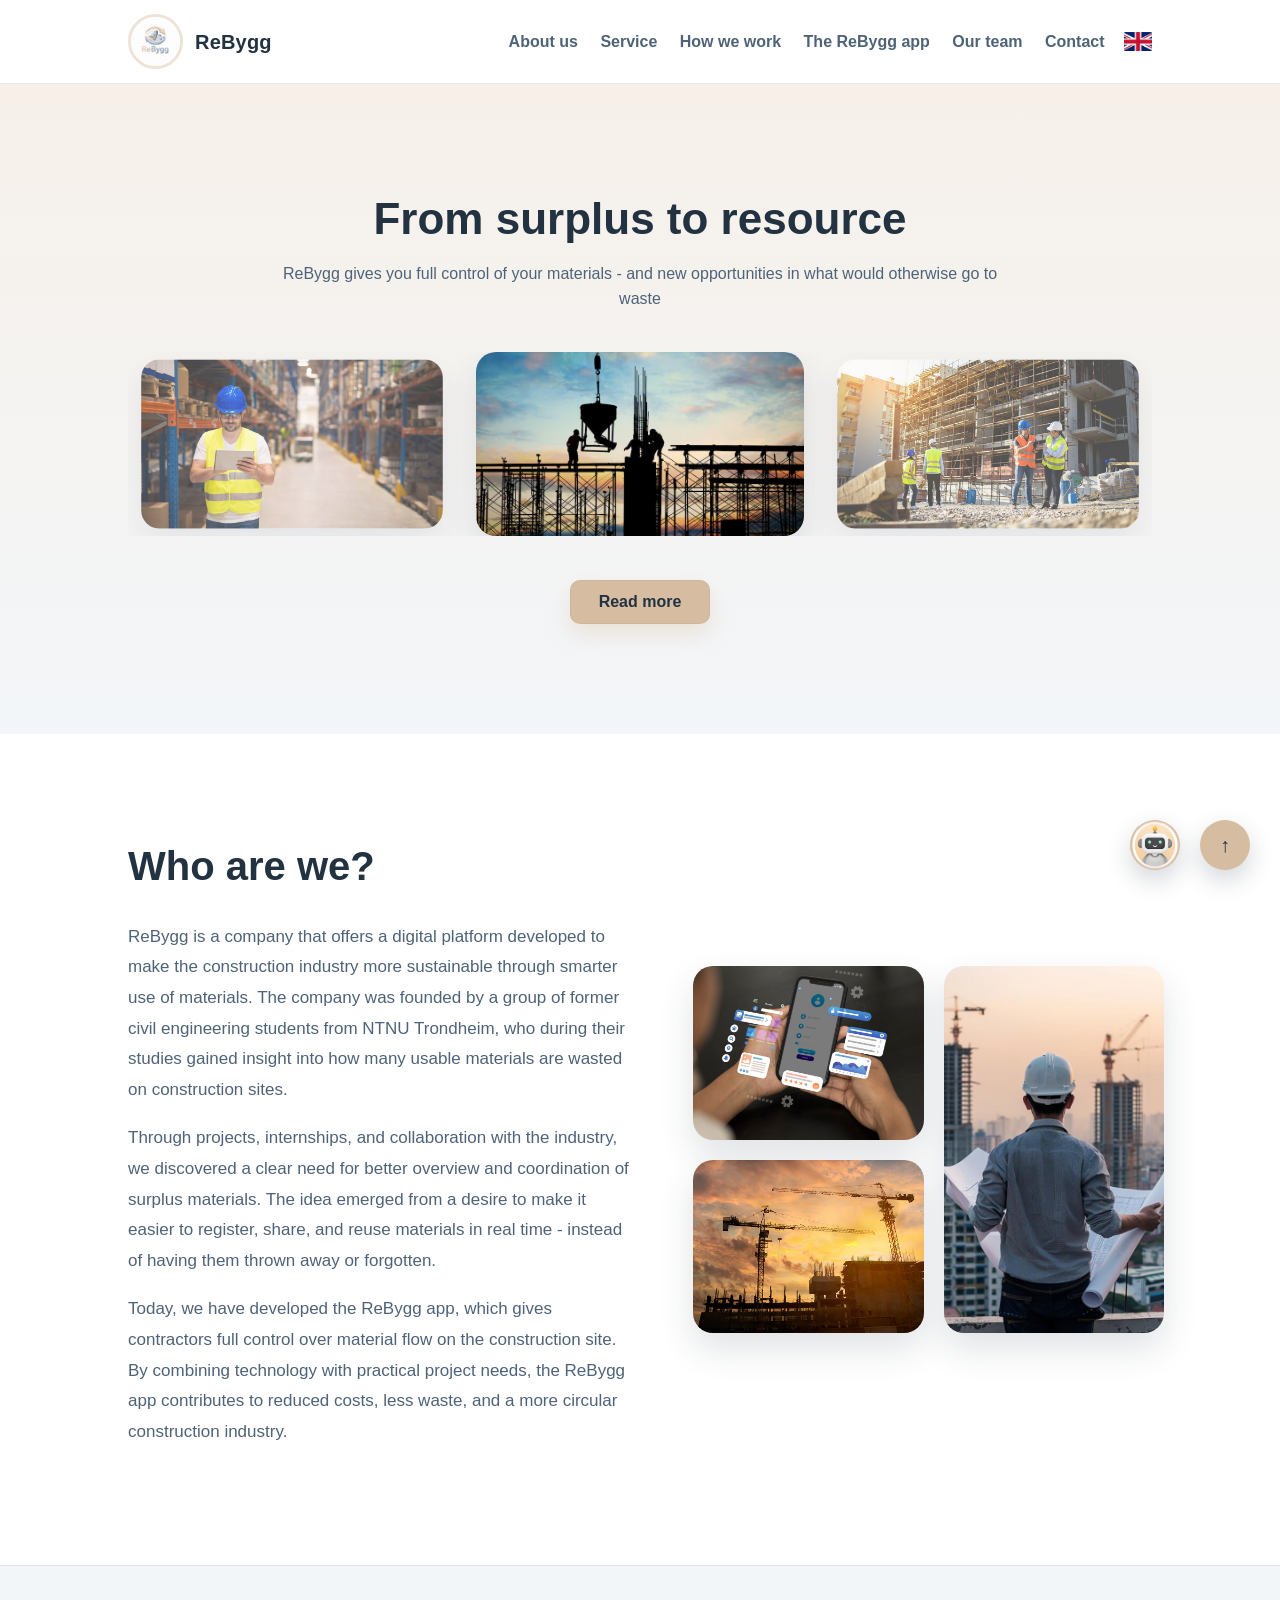
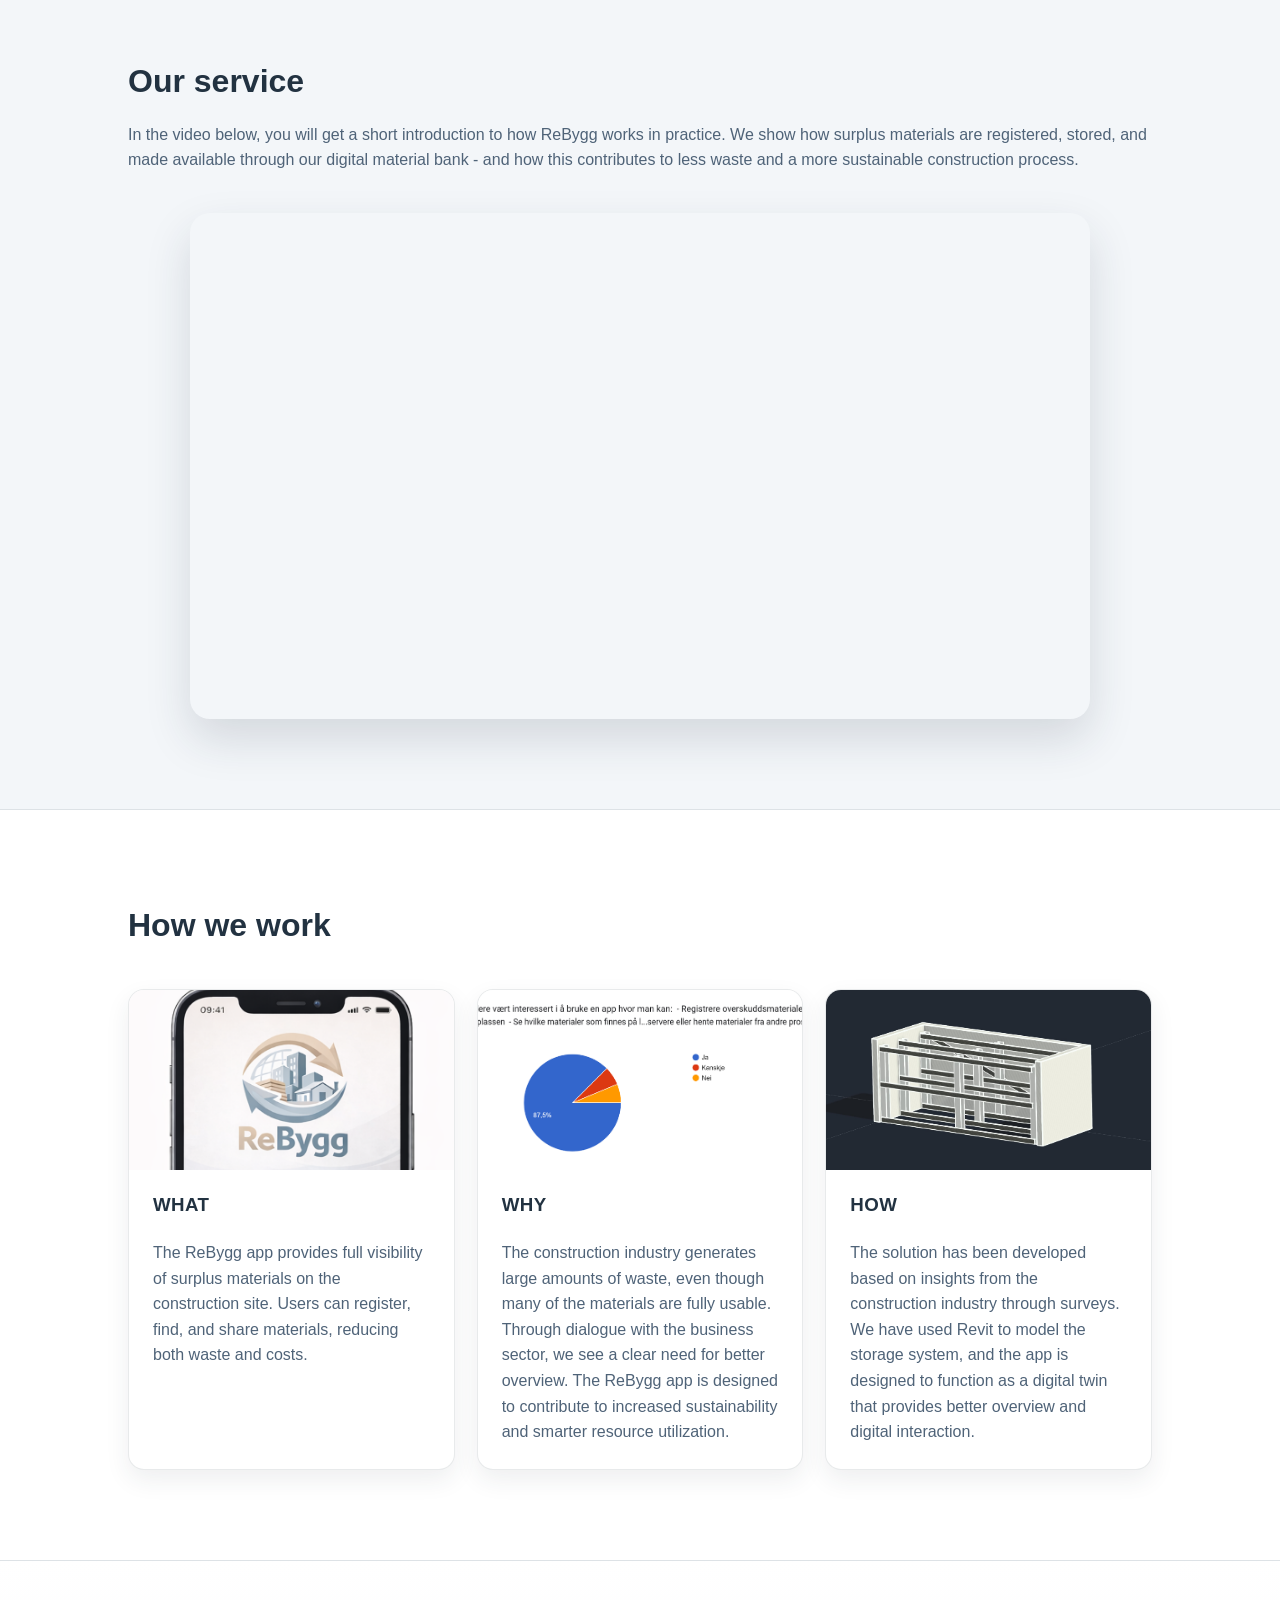
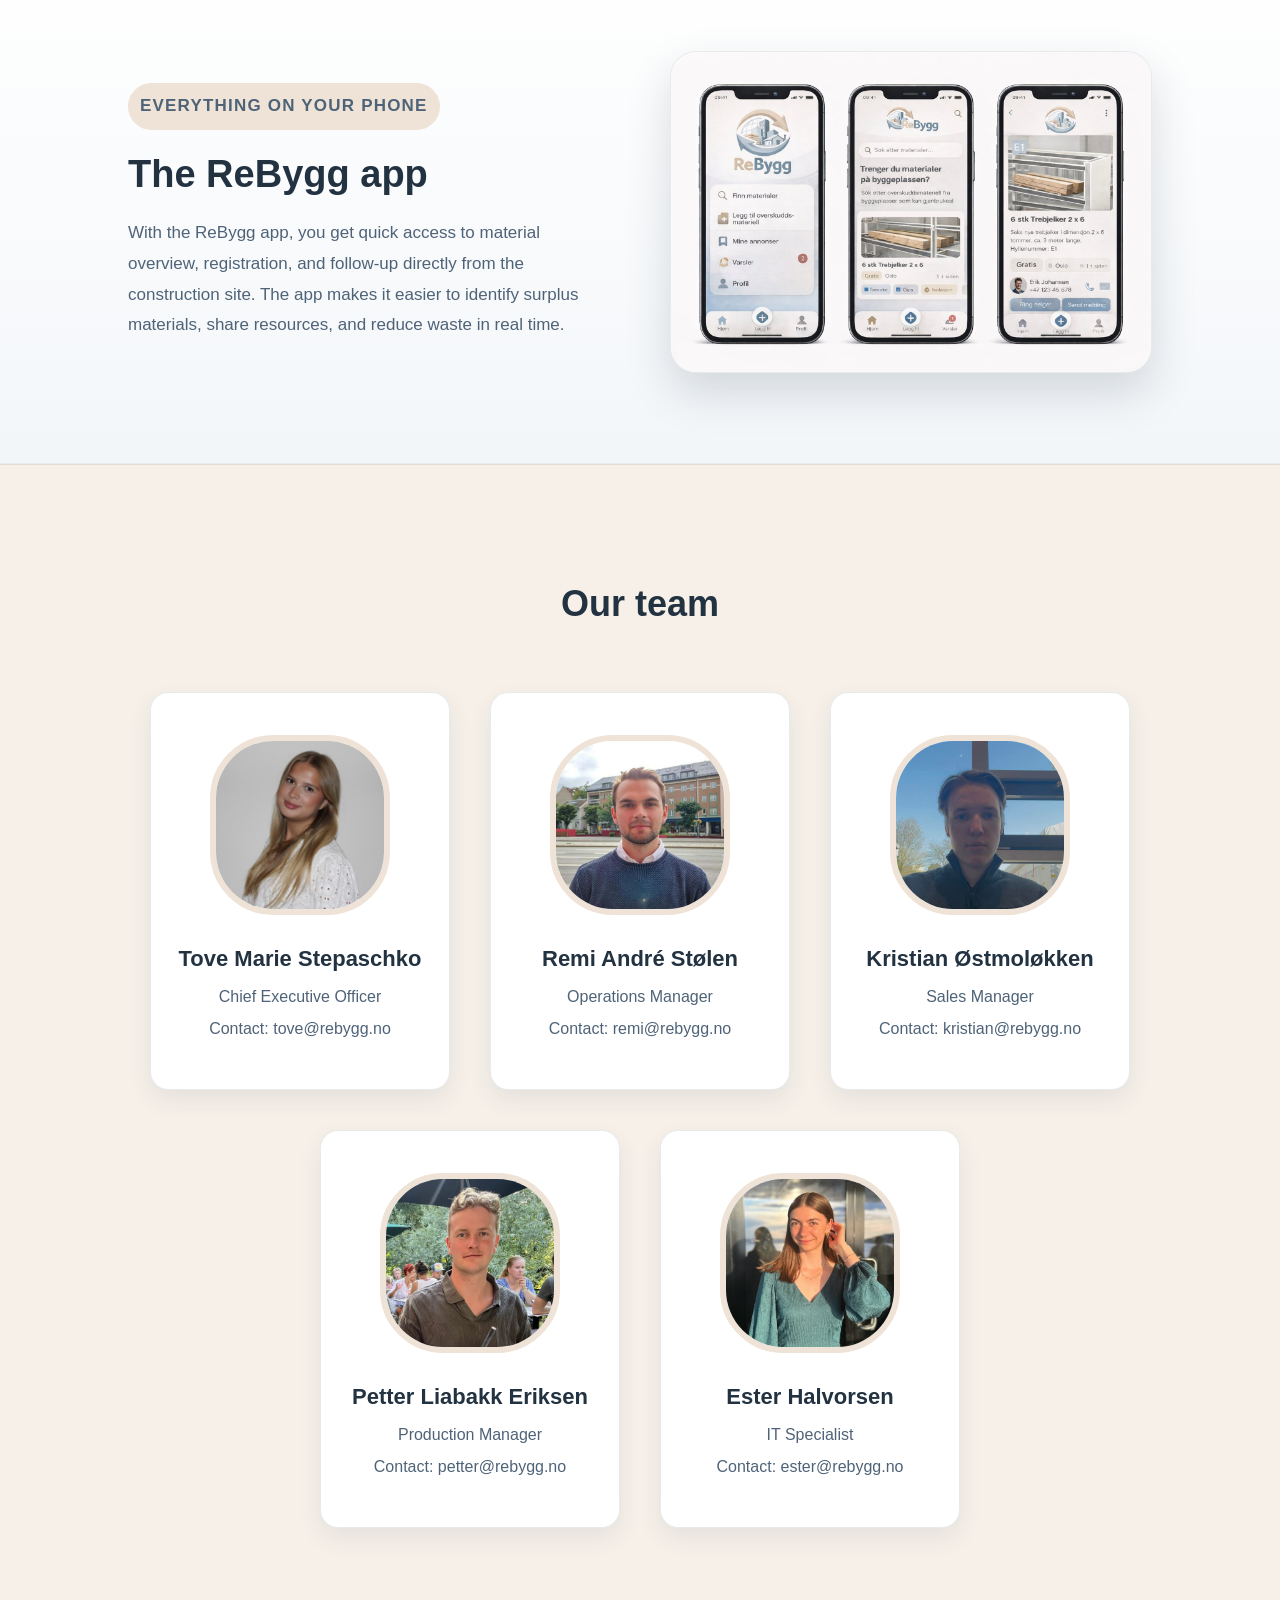
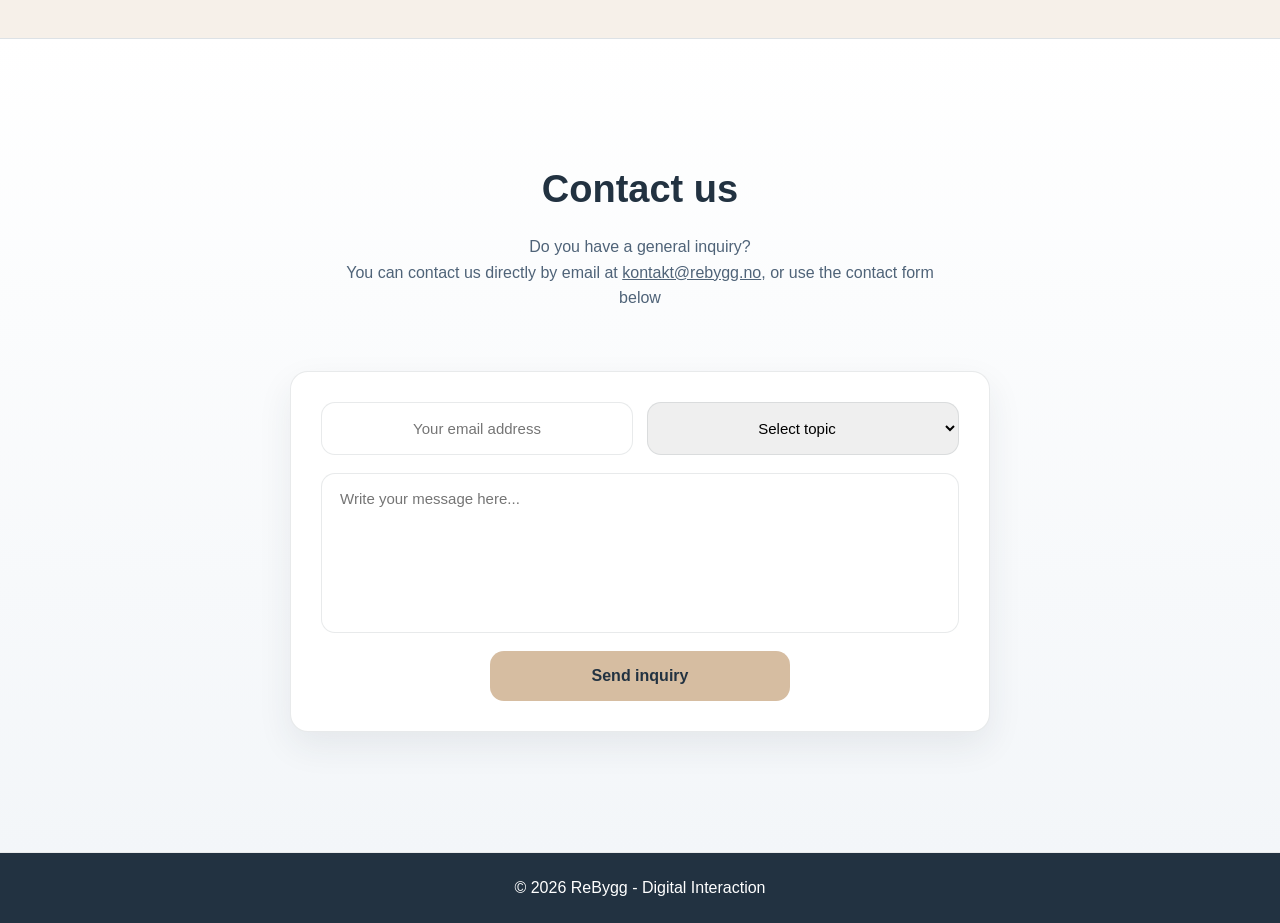
==== indexeng.html @ 42999321 "added an english version" ====
<!DOCTYPE html>
<html lang="en">
<head>
    <meta charset="UTF-8">
    <meta name="viewport" content="width=device-width, initial-scale=1.0">
    <title>ReBygg</title>
    <link rel="icon" type="image/png" href="logoliten.png">
    <link rel="stylesheet" href="style.css">
</head>
<body>

    <header>
        <div class="container">
            
            <!-- LOGO -->
            <a href="#" class="logo">
                <img src="logo.png" alt="ReBygg logo" class="logo-img">
                <span class="logo-text">ReBygg</span>
            </a>

            <nav>
                <a href="#about">About us</a>
                <a href="#service">Service</a>
                <a href="#process">How we work</a>
                <a href="#app">The ReBygg app</a>
                <a href="#team">Our team</a>
                <a href="#contact">Contact</a>

                <div class="lang-dropdown">
                    <img src="england1.png" alt="English" id="selectedFlag" class="lang-flag">

                    <div class="lang-menu" id="langMenu">
                        <a href="index.html">
                            <img src="norge.png" alt="Norwegian" class="lang-option">
                        </a>
                        <a href="indexeng.html">
                            <img src="england1.png" alt="English" class="lang-option">
                        </a>
                    </div>
                </div>

            </nav>
        </div>
    </header>

    <section class="hero">
        <div class="container">
            <h1>From surplus to resource</h1>
            <p>ReBygg gives you full control of your materials - and new opportunities in what would otherwise go to waste</p>
            
           <div class="carousel">
                <div class="carousel-track">
                    <div class="carousel-slide"><img src="bilde1.jpg" alt="Image 1"></div>
                    <div class="carousel-slide"><img src="bilde2.avif" alt="Image 2"></div>
                    <div class="carousel-slide"><img src="bilde3.jpg" alt="Image 3"></div>
                    <div class="carousel-slide"><img src="app1.jpg" alt="Image 4"></div>
                    <div class="carousel-slide"><img src="bilde5.jpg" alt="Image 5"></div>
                    <div class="carousel-slide"><img src="bilde6.jpg" alt="Image 6"></div>
                    <div class="carousel-slide"><img src="bilde7.jpg" alt="Image 7"></div>
                    <div class="carousel-slide"><img src="bilde8.jpg" alt="Image 8"></div>
                    <div class="carousel-slide"><img src="bilde9.jpg" alt="Image 9"></div>
                    <div class="carousel-slide"><img src="bilde10.png" alt="Image 10"></div>
                </div>
            </div>

            <br>
            <button id="knapp">Read more</button>
        </div>
    </section>

    <section id="about" class="section about-section">
        <div class="container about-layout">

            <div class="about-text">
                <h2>Who are we?</h2>
                <p>
                    ReBygg is a company that offers a digital platform developed to make the construction industry more sustainable through smarter use of materials.
                    The company was founded by a group of former civil engineering students from NTNU Trondheim, who during their studies gained insight into how many usable materials are wasted on construction sites.
                </p>

                <p>
                    Through projects, internships, and collaboration with the industry, we discovered a clear need for better overview and coordination of surplus materials.
                    The idea emerged from a desire to make it easier to register, share, and reuse materials in real time - instead of having them thrown away or forgotten.
                </p>

                <p>
                    Today, we have developed the ReBygg app, which gives contractors full control over material flow on the construction site.
                    By combining technology with practical project needs, the ReBygg app contributes to reduced costs, less waste, and a more circular construction industry.
                </p>
            </div>

            <div class="about-images">
                <div class="about-img about-img-1">
                    <img src="hvemervi1.png" alt="ReBygg project image 1">
                </div>

                <div class="about-img about-img-2">
                    <img src="hvemervi5.jpg" alt="ReBygg project image 2">
                </div>

                <div class="about-img about-img-3">
                    <img src="hvemervi3.png" alt="ReBygg project image 3">
                </div>
            </div>

        </div>
    </section>

    <section id="service" class="section light">
        <div class="container">
            <h2>Our service</h2>
            <p>
                In the video below, you will get a short introduction to how ReBygg works in practice.
                We show how surplus materials are registered, stored, and made available through our digital material bank - and how this contributes to less waste and a more sustainable construction process.
            </p>

            <div class="video-wrapper">
                <iframe 
                    src="https://share.synthesia.io/embeds/videos/f4ac01fc-5abe-4761-a72e-0e3196ae1e1c"
                    title="ReBygg presentation"
                    frameborder="0"
                    allowfullscreen>
                </iframe>
            </div>
        </div>
    </section>

    <section id="process" class="section">
        <div class="container">
            <h2>How we work</h2>

            <div class="cards">

                <div class="card process-card">
                    <div class="card-img">
                        <img src="litenapp.png" alt="Sustainability and material waste">
                    </div>
                    <h3>WHAT</h3>
                    <p>
                        The ReBygg app provides full visibility of surplus materials on the construction site.
                        Users can register, find, and share materials, reducing both waste and costs.
                    </p>
                </div>

                <div class="card process-card">
                    <div class="card-img">
                        <img src="undersokelse.png" alt="Revit and BIM model">
                    </div>
                    <h3>WHY</h3>
                    <p>
                        The construction industry generates large amounts of waste, even though many of the materials are fully usable.
                        Through dialogue with the business sector, we see a clear need for better overview.
                        The ReBygg app is designed to contribute to increased sustainability and smarter resource utilization.
                    </p>
                </div>

                <div class="card process-card">
                    <div class="card-img">
                        <img src="revit.jpg" alt="ReBygg app">
                    </div>
                    <h3>HOW</h3>
                    <p>
                        The solution has been developed based on insights from the construction industry through surveys.
                        We have used Revit to model the storage system, and the app is designed to function as a digital twin that provides better overview and digital interaction.
                    </p>    
                </div>

            </div>
        </div>
    </section>

    <section id="app" class="section app-section">
        <div class="container app-layout">

            <div class="app-text">
                <p class="app-kicker">Everything on your phone</p>
                <h2>The ReBygg app</h2>
                <p>
                    With the ReBygg app, you get quick access to material overview, registration, and follow-up
                    directly from the construction site. The app makes it easier to identify surplus materials,
                    share resources, and reduce waste in real time.
                </p>
            </div>

            <div class="app-image">
                <img src="app1.jpg" alt="View of the ReBygg app">
            </div>

        </div>
    </section>

    <section id="team" class="team">
        <div class="container">
            <h2>Our team</h2>

            <div class="team-grid">

                <div class="team-card">
                    <img src="tove.jpg" alt="Tove Marie Stepaschko">
                    <h3>Tove Marie Stepaschko</h3>
                    <p>Chief Executive Officer</p>
                    <p>Contact: tove@rebygg.no</p>
                </div>

                <div class="team-card">
                    <img src="remi.jpg" alt="Remi André Stølen">
                    <h3>Remi André Stølen</h3>
                    <p>Operations Manager</p>
                    <p>Contact: remi@rebygg.no</p>
                </div>

                <div class="team-card">
                    <img src="kristian1.jpg" alt="Kristian Østmoløkken">
                    <h3>Kristian Østmoløkken</h3>
                    <p>Sales Manager</p>
                    <p>Contact: kristian@rebygg.no</p>
                </div>

                <div class="team-card">
                    <img src="petter.jpg" alt="Petter Liabakk Eriksen">
                    <h3>Petter Liabakk Eriksen</h3>
                    <p>Production Manager</p>
                    <p>Contact: petter@rebygg.no</p>
                </div>

                <div class="team-card">
                    <img src="ester.jpg" alt="Ester Halvorsen">
                    <h3>Ester Halvorsen</h3>
                    <p>IT Specialist</p>
                    <p>Contact: ester@rebygg.no</p>
                </div>

            </div>
        </div>
    </section>

    <section id="contact" class="section contact-section">
        <div class="container contact-container">

            <div class="contact-header">
                <h2>Contact us</h2>
                <p>
                    Do you have a general inquiry? <br>
                    You can contact us directly by email at
                    <span style="text-decoration: underline;">kontakt@rebygg.no</span>, 
                    or use the contact form below
                </p>
            </div>

            <form id="contactForm" class="contact-form">

                <div class="form-row">
                    <input 
                        type="email" 
                        id="email" 
                        placeholder="Your email address" 
                        required
                    >

                    <select id="subject" required>
                        <option value="" disabled selected>Select topic</option>
                        <option>Collaboration and partnerships</option>
                        <option>Projects and execution</option>
                        <option>Prices and offers</option>
                        <option>Storage and material flow</option>
                        <option>Digital solutions and the app</option>
                        <option>Other</option>
                    </select>
                </div>

                <textarea 
                    id="message" 
                    rows="6" 
                    placeholder="Write your message here..."
                    required
                ></textarea>

                <button type="submit">Send inquiry</button>

            </form>

        </div>
    </section>

    <footer>
        <p>© 2026 ReBygg - Digital Interaction</p>
    </footer>

    <button id="chatBtn" class="chat-btn">
        <img src="chatbot3.png" alt="Chat">
    </button>

    <div id="chatBox" class="chat-box">

        <div class="chat-header">
            <span>ReBygg Bot</span>
            <button id="closeChat">✕</button>
        </div>

        <div class="chat-messages" id="chatMessages">
            <div class="bot-message" id="botMessage"></div>
        </div>

        <div class="chat-options" id="chatOptions">
            <button class="chat-option" data-question="What is ReBygg?">What is ReBygg?</button>
            <button class="chat-option" data-question="How does the app work?">How does the app work?</button>
            <button class="chat-option" data-question="Why is this sustainable?">Why is this sustainable?</button>
            <button class="chat-option" data-question="I would like to contact you">I would like to contact you</button>
        </div>

    </div>

    <div id="customAlert" class="custom-alert">
        <div class="alert-box">
            <p id="alertText"></p>
            <button onclick="closeAlert()">OK</button>
        </div>
    </div>

    <button id="toTopBtn" class="to-top-btn" aria-label="Back to top">↑</button>

    <script src="scripteng.js"></script>
</body>
</html>
---- style.css ----
/* =======================
   REBYGG – NYTT TEMA (LOGO-PALETT)
   Beige/sand + blågrå
   ======================= */

:root{
  /* Hovedpalett (fra logo) */
  --sand-50:  #f6f0e9;
  --sand-100: #eee3d6;
  --sand-200: #e3d2bf;
  --sand-300: #d6bda1;

  --slate-50:  #f3f6f9;
  --slate-100: #e7edf3;
  --slate-200: #cfd9e3;
  --slate-300: #aebdcd;
  --slate-500: #7f93a8;
  --slate-700: #4f6378;
  --slate-900: #223241;

  /* Brukes i UI */
  --bg:        #ffffff;
  --surface:   var(--slate-50);
  --surface-2: var(--sand-50);

  --text:      var(--slate-900);
  --muted:     var(--slate-700);

  --accent:    var(--sand-300);   /* “sand” CTA */
  --accent-2:  var(--slate-500);  /* blågrå */
  --border:    rgba(34,50,65,0.10);

  --shadow:    0 14px 35px rgba(34,50,65,0.10);
  --shadow-sm: 0 10px 25px rgba(34,50,65,0.08);

  --radius:    16px;
  --radius-sm: 12px;
}

*{
  margin: 0;
  padding: 0;
  box-sizing: border-box;
}

html{
  scroll-behavior: smooth;
}

body{
  font-family: Arial, sans-serif;
  line-height: 1.6;
  background: var(--bg);
  color: var(--text);
}

.container{
  width: 80%;
  margin: auto;
}

/* ---------------- HEADER ---------------- */

header{
  background: rgba(255,255,255,0.86);
  border-bottom: 1px solid var(--border);
  padding: 14px 0;
  position: sticky;
  top: 0;
  z-index: 1000;
  backdrop-filter: blur(10px);
}

header .container{
  display: flex;
  justify-content: space-between;
  align-items: center;
  gap: 18px;
}

/* Logo-område (tekst + bilde) */
.logo{
  display: flex;
  align-items: center;
  gap: 12px;
  color: var(--text);
  letter-spacing: 0.2px;
}

/* Selve logo-bildet (øverst venstre) */
.logo-img {
    height: 55px;
    width: 55px;
    object-fit: cover;
    border-radius: 50%;
    border: 3px solid #eee3d6; /* sand-farge fra paletten */
}

/* Hvis du fortsatt vil vise firmatekst ved siden av logoen */
.logo-text{
  font-size: 20px;
  font-weight: 700;
}

nav a{
  color: var(--slate-700);
  margin-left: 18px;
  text-decoration: none;
  transition: 0.2s ease;
  font-weight: 600;
}

nav a:hover{
  color: var(--slate-900);
  opacity: 0.95;
}

/* ---------------- HERO ---------------- */

.hero{
  background: linear-gradient(180deg, var(--sand-50), var(--slate-50));
  padding: 110px 0;
  text-align: center;
}

.hero h1{
  font-size: 44px;
  line-height: 1.15;
  margin-bottom: 16px;
  color: var(--slate-900);
}

.hero p{
  color: var(--muted);
  max-width: 760px;
  margin: 0 auto;
}

.hero button{
  margin-top: 18px;
  padding: 12px 28px;
  background: var(--accent);
  color: var(--slate-900);
  border: 1px solid rgba(0,0,0,0.04);
  cursor: pointer;
  font-size: 16px;
  border-radius: 10px;
  font-weight: 700;
  transition: 0.2s ease;
  box-shadow: 0 10px 22px rgba(214,189,161,0.35);
}

.hero button:hover{
  transform: translateY(-2px);
  filter: brightness(0.98);
}

/* ---------------- SECTIONS ---------------- */

.section{
  padding: 90px 0;
}

.section h2{
  font-size: 32px;
  margin-bottom: 14px;
  color: var(--slate-900);
}

.section p{
  color: var(--muted);
}

.light{
  background: var(--surface);
  border-top: 1px solid var(--border);
  border-bottom: 1px solid var(--border);
}

/* ---------------- “HVORDAN VI JOBBER” CARDS ---------------- */

.cards{
  display: flex;
  gap: 22px;
  margin-top: 38px;
}

.card{
  background: #fff;
  padding: 32px;
  flex: 1;
  border-radius: var(--radius);
  border: 1px solid var(--border);
  box-shadow: var(--shadow-sm);
  transition: 0.2s ease;
}

.card h3{
  color: var(--slate-900);
  margin-bottom: 10px;
  letter-spacing: 0.4px;
}

.card p{
  color: var(--muted);
}

.card:hover{
  transform: translateY(-5px);
  box-shadow: var(--shadow);
}

/* ---------------- TEAM SECTION ---------------- */

.team{
  padding: 110px 0;
  background: var(--surface-2);
  text-align: center;
  border-top: 1px solid var(--border);
}

.team h2{
  margin-bottom: 60px;
  font-size: 36px;
  color: var(--slate-900);
}

.team-grid{
  display: flex;
  flex-wrap: wrap;
  justify-content: center;
  gap: 40px;
  max-width: 1040px;
  margin: 0 auto;
}

.team-card{
  background: #fff;
  padding: 42px 22px;
  border-radius: 18px;
  width: 300px;
  border: 1px solid var(--border);
  box-shadow: var(--shadow-sm);
  transition: 0.25s ease;
}

.team-card:hover{
  transform: translateY(-6px);
  box-shadow: var(--shadow);
}

.team-card img{
  width: 180px;
  height: 180px;
  border-radius: 35%;
  object-fit: cover;
  margin-bottom: 18px;
  transition: 0.3s ease;
  border: 6px solid var(--sand-100);
}

.team-card h3{
  font-size: 22px;
  margin-bottom: 8px;
  color: var(--slate-900);
}

.team-card p{
  margin-bottom: 6px;
  color: var(--muted);
}

/* ---------------- FOOTER ---------------- */

footer{
  background: var(--slate-900);
  color: #fff;
  text-align: center;
  padding: 22px;
}

/* ---------------- RESPONSIVE ---------------- */

@media (max-width: 900px){
  .cards{
    flex-direction: column;
  }

  .hero h1{
    font-size: 38px;
  }
}

@media (max-width: 650px){
  .container{
    width: 90%;
  }

  header .container{
    flex-direction: column;
    align-items: flex-start;
  }

  nav{
    width: 100%;
  }

  nav a{
    margin-left: 0;
    margin-right: 14px;
    display: inline-block;
    padding: 6px 0;
  }

  .team-card img{
  width: 100px;
  height: 100px;
  border-radius: 50%; /* valgfritt: gjør dem runde */
  object-fit: cover;
  margin-bottom: 18px;
  border: 4px solid var(--sand-100);
  }
}

/* ---------------- VIDEO SECTION ---------------- */

.video-wrapper {
    margin-top: 40px;
    position: relative;
    width: 100%;
    max-width: 900px;
    margin-left: auto;
    margin-right: auto;
    aspect-ratio: 16 / 9;
    border-radius: 20px;
    overflow: hidden;
    box-shadow: 0 20px 45px rgba(34,50,65,0.15);
}

.video-wrapper iframe {
    width: 100%;
    height: 100%;
    border: none;
}

/* 🔥 KARUSELL */

/* 🔥 KARUSELL */

/* ---------------- KARUSELL ---------------- */

.carousel {
  width: min(100%, 1500px);
  margin: 40px auto 0;
  overflow: hidden;
  position: relative;
}

.carousel-track {
  display: flex;
  gap: 20px;
  transition: transform 0.6s ease;
  align-items: center;
}

.carousel-slide {
  flex: 0 0 calc((100% - 40px) / 3); /* 3 bilder på desktop */
  aspect-ratio: 16 / 9; /* stående bilder */
  border-radius: 20px;
  overflow: hidden;
  opacity: 0.55;
  transform: scale(0.9);
  transition: transform 0.5s ease, opacity 0.5s ease;
  box-shadow: 0 14px 35px rgba(34,50,65,0.12);
  background: var(--surface);
}

.carousel-slide img {
  width: 100%;
  height: 100%;
  object-fit: cover;
  display: block;
}

/* Midtbilde i fokus */
.carousel-slide.center {
  opacity: 1;
  transform: scale(1);
}

/* Litt mindre fokus på sidene */
.carousel-slide.side {
  opacity: 0.7;
  transform: scale(0.92);
}

@media (max-width: 768px) {
  .carousel {
    width: min(100%, 420px);
  }

  .carousel-track {
    gap: 0;
  }

  .carousel-slide {
    flex: 0 0 100%; /* 1 bilde om gangen */
    aspect-ratio: 3 / 4;
    opacity: 1;
    transform: scale(1);
    border-radius: 18px;
  }
}

/* ---------------- ABOUT / HVEM ER VI ---------------- */

.about-section {
  padding: 100px 0;
}

.about-layout {
  display: grid;
  grid-template-columns: 1.1fr 1fr;
  gap: 60px;
  align-items: center;
}

.about-text h2 {
  font-size: 40px;
  margin-bottom: 24px;
  color: var(--slate-900);
}

.about-text p {
  color: var(--muted);
  margin-bottom: 18px;
  line-height: 1.8;
  font-size: 17px;
}

/* Bildecollage */
.about-images {
  display: grid;
  grid-template-columns: 1fr 0.9fr;
  grid-template-rows: 1fr 1fr;
  gap: 20px;
  align-items: stretch;
}

/* Felles bildestil */
.about-img {
  overflow: hidden;
  border-radius: 20px;
  box-shadow: 0 16px 35px rgba(34,50,65,0.14);
  background: var(--surface);
}

.about-img img {
  width: 100%;
  height: 100%;
  display: block;
  object-fit: cover;
}

/* Øverst venstre */
.about-img-1 {
  grid-column: 1;
  grid-row: 1;
  aspect-ratio: 4 / 3;
}

/* Nederst venstre */
.about-img-2 {
  grid-column: 1;
  grid-row: 2;
  aspect-ratio: 4 / 3;
}

/* Høyt bilde til høyre */
.about-img-3 {
  grid-column: 2;
  grid-row: 1 / span 2;
  aspect-ratio: 3 / 5;
}

/* ---------------- RESPONSIVE ---------------- */

@media (max-width: 950px) {
  .about-layout {
    grid-template-columns: 1fr;
    gap: 40px;
  }

  .about-images {
    max-width: 700px;
    margin: 0 auto;
  }
}

@media (max-width: 650px) {
  .about-text h2 {
    font-size: 32px;
  }

  .about-images {
    grid-template-columns: 1fr;
    grid-template-rows: auto;
    gap: 18px;
  }

  .about-img-1,
  .about-img-2,
  .about-img-3 {
    grid-column: auto;
    grid-row: auto;
    aspect-ratio: 16 / 10;
  }
}

/* ---------------- REBYGG-APPEN ---------------- */

.app-section{
  background: linear-gradient(180deg, #fff, var(--surface));
  border-top: 1px solid var(--border);
  border-bottom: 1px solid var(--border);
}

.app-layout{
  display: grid;
  grid-template-columns: 1fr 1fr;
  gap: 60px;
  align-items: center;
}

.app-text h2{
  font-size: 38px;
  margin-bottom: 14px;
  color: var(--slate-900);
}

.app-kicker{
  display: inline-block;
  margin-bottom: 14px;
  font-size: 13px;
  font-weight: 700;
  letter-spacing: 1.2px;
  text-transform: uppercase;
  color: var(--slate-700);
  background: var(--sand-100);
  padding: 8px 12px;
  border-radius: 999px;
}

.app-text p{
  font-size: 17px;
  line-height: 1.8;
  color: var(--muted);
  max-width: 560px;
}

.app-image{
  display: flex;
  justify-content: center;
}

.app-image img{
  width: 100%;
  max-width: 1500px;
  border-radius: 26px;
  box-shadow: 0 20px 45px rgba(34,50,65,0.16);
  border: 1px solid var(--border);
  background: #fff;
}

/* Responsive */
@media (max-width: 950px){
  .app-layout{
    grid-template-columns: 1fr;
    gap: 36px;
    text-align: center;
  }

  .app-text p{
    margin: 0 auto;
  }

  .app-image img{
    max-width: 320px;
  }
}

/* ---------------- HEADER BUTTON ---------------- */

.nav-button{
  margin-left: 18px;
  padding: 10px 18px;
  background: var(--accent);
  color: var(--slate-900);
  border-radius: 999px;
  text-decoration: none;
  font-weight: 700;
  font-size: 14px;
  border: 1px solid rgba(0,0,0,0.05);
  transition: all 0.2s ease;
  box-shadow: 0 8px 18px rgba(214,189,161,0.35);
}

.nav-button:hover{
  transform: translateY(-2px);
  filter: brightness(0.97);
}

.nav-button{
  display: inline-block;
  margin-top: 10px;
}

/* ---------------- PROCESS CARDS MED BILDE ---------------- */

.process-card{
  padding: 0;
  overflow: hidden;
}

/* Bilde øverst */
.card-img{
  width: 100%;
  height: 180px;
  overflow: hidden;
}

.card-img img{
  width: 100%;
  height: 100%;
  object-fit: cover;
  display: block;
}

/* Tekst */
.process-card h3{
  padding: 20px 24px 0;
}

.process-card p{
  padding: 10px 24px 24px;
}

.logo{
  display: flex;
  align-items: center;
  gap: 12px;
  color: var(--text);
  letter-spacing: 0.2px;
  text-decoration: none; /* 🔥 fjerner understrek */
}

/* ---------------- SCROLL TO TOP BUTTON ---------------- */

.to-top-btn{
  position: fixed;
  bottom: 30px;
  right: 30px;
  width: 50px;
  height: 50px;
  border-radius: 50%;
  border: none;
  background: #d6bda1; /* 🔥 din farge */
  color: var(--slate-900);
  font-size: 20px;
  font-weight: bold;
  cursor: pointer;
  box-shadow: 0 10px 25px rgba(34,50,65,0.2);
  display: flex;
  align-items: center;
  justify-content: center;
  transition: all 0.3s ease;
  z-index: 999;
}

.to-top-btn:hover{
  transform: translateY(-3px);
  filter: brightness(0.95);
}

/* ---------------- CHAT BUTTON ---------------- */

.chat-btn{
  position: fixed;
  bottom: 30px;
  right: 100px; /* litt til venstre for pilen */
  width: 50px;
  height: 50px;
  border-radius: 50%;
  border: none;
  background: var(--accent); /* samme som pil */
  display: flex;
  align-items: center;
  justify-content: center;
  cursor: pointer;
  box-shadow: 0 10px 25px rgba(34,50,65,0.2);
  transition: all 0.3s ease;
  z-index: 999;
}

.chat-btn img{
  width: 50px;
  height: 50px;
}

.chat-btn:hover{
  transform: translateY(-3px);
  filter: brightness(0.95);
}


/* ---------------- CHAT BOX ---------------- */
.chat-box{
  position: fixed;
  bottom: 100px;
  right: 30px;
  width: 320px;
  background: #fff;
  border-radius: 20px;
  box-shadow: 0 22px 45px rgba(34,50,65,0.18);
  border: 1px solid var(--border);
  overflow: hidden;
  z-index: 1000;

  opacity: 0;
  transform: translateY(20px) scale(0.95);
  pointer-events: none;
  transition: opacity 0.3s ease, transform 0.3s ease;
}

.chat-box.open{
  opacity: 1;
  transform: translateY(0) scale(1);
  pointer-events: auto;
}

/* Header */
.chat-header{
  background: linear-gradient(180deg, var(--sand-100), var(--accent));
  padding: 12px 14px;
  font-weight: 700;
  font-size: 14px; /* litt mindre */
  display: flex;
  justify-content: space-between;
  align-items: center;
  color: var(--slate-900);
  border-bottom: 1px solid rgba(34,50,65,0.08);
}

.chat-header button{
  background: rgba(255,255,255,0.35);
  border: none;
  width: 28px;
  height: 28px;
  border-radius: 50%;
  cursor: pointer;
  font-size: 14px;
  color: var(--slate-900);
  transition: all 0.2s ease;
}

.chat-header button:hover{
  background: rgba(255,255,255,0.6);
  transform: scale(1.05);
}

/* Meldinger */
.chat-messages{
  padding: 14px;
  max-height: 220px;
  overflow-y: auto;
  background: #fff;
  font-size: 13px; /* 🔥 mindre tekst */
  line-height: 1.4;
}

.bot-message{
  background: var(--surface);
  padding: 10px 12px;
  border-radius: 12px;
  margin-bottom: 10px;
  color: var(--slate-900);
  border: 1px solid rgba(34,50,65,0.06);
  box-shadow: 0 4px 10px rgba(34,50,65,0.04);
  font-size: 13px;
}

/* Knapper */
.chat-options{
  padding: 10px;
  display: flex;
  flex-direction: column;
  gap: 8px;
  background: linear-gradient(180deg, #fff, var(--sand-50));
  border-top: 1px solid rgba(34,50,65,0.06);
}

.chat-option{
  background: #fff;
  border: 1px solid rgba(34,50,65,0.08);
  padding: 10px 12px;
  border-radius: 10px;
  cursor: pointer;
  font-size: 13px; /* 🔥 mindre tekst */
  color: var(--slate-900);
  text-align: left;
  transition: all 0.22s ease;
  box-shadow: 0 4px 8px rgba(34,50,65,0.04);
}

.chat-option:hover{
  background: var(--accent);
  transform: translateY(-1px);
  box-shadow: 0 8px 16px rgba(34,50,65,0.08);
}

.user-message{
  background: var(--accent);
  color: var(--slate-900);
  padding: 10px 12px;
  border-radius: 12px;
  margin-bottom: 10px;
  margin-left: auto;
  max-width: 85%;
  width: fit-content;
  box-shadow: 0 4px 10px rgba(34,50,65,0.04);
  font-size: 13px;
}


.contact-form{
  max-width: 600px;
  margin-top: 30px;
  display: flex;
  flex-direction: column;
  gap: 14px;
}

.contact-form input,
.contact-form select,
.contact-form textarea{
  padding: 12px 14px;
  border-radius: 10px;
  border: 1px solid var(--border);
  font-size: 14px;
  font-family: inherit;
}

.contact-form textarea{
  resize: none;
}

.contact-form button{
  padding: 12px;
  border-radius: 10px;
  border: none;
  background: var(--accent);
  color: var(--slate-900);
  font-weight: 700;
  cursor: pointer;
  transition: 0.2s ease;
}

.contact-form button:hover{
  transform: translateY(-1px);
  filter: brightness(0.97);
}

.form-success{
  display: none;
  margin-top: 10px;
  font-size: 14px;
  color: var(--slate-700);
}
/* =======================
   KONTAKTSKJEMA (MIDTSTILT)
   ======================= */

.contact-section{
  padding: 120px 0;
  background: linear-gradient(180deg, #fff, var(--surface));
  border-top: 1px solid var(--border);
  border-bottom: 1px solid var(--border);
  text-align: center; /* 🔥 viktig */
}

.contact-container{
  max-width: 900px;
  margin: 0 auto;
  display: flex;
  flex-direction: column;
  align-items: center; /* 🔥 sentrerer alt */
}

.contact-header{
  margin-bottom: 30px;
}

.contact-header h2{
  font-size: 38px;
  margin-bottom: 14px;
}

.contact-header p{
  max-width: 600px;
  margin: 0 auto; /* 🔥 midtstilt tekst */
  color: var(--muted);
}

/* FORM */
.contact-form{
  width: 100%;
  max-width: 700px;
  display: flex;
  flex-direction: column;
  gap: 18px;
  background: #fff;
  padding: 30px;
  border-radius: 18px;
  border: 1px solid var(--border);
  box-shadow: 0 14px 35px rgba(34,50,65,0.08);
  align-items: center; /* 🔥 sentrerer innhold */
}

/* input rad */
.form-row{
  width: 100%;
  display: flex;
  gap: 14px;
}

.form-row input,
.form-row select{
  flex: 1;
}

/* inputs */
.contact-form input,
.contact-form select,
.contact-form textarea{
  width: 100%;
  padding: 16px 18px;
  border-radius: 14px;
  border: 1px solid var(--border);
  font-size: 15px;
  text-align: center; /* 🔥 midtstilt tekst i felt */
}

/* tekstboks */
.contact-form textarea{
  min-height: 160px;
  resize: none;
  text-align: left; /* 🔥 behold vanlig skriving her */
}

/* knapp */
.contact-form button{
  width: 100%;
  max-width: 300px; /* 🔥 pen knapp midtstilt */
  padding: 16px;
  border-radius: 14px;
  border: none;
  background: var(--accent);
  color: var(--slate-900);
  font-weight: 700;
  font-size: 16px;
  cursor: pointer;
  transition: all 0.2s ease;
}

.contact-form button:hover{
  transform: translateY(-2px);
}

/* mobil */
@media (max-width: 700px){
  .form-row{
    flex-direction: column;
  }
}

/* =======================
   CUSTOM ALERT
   ======================= */

.custom-alert{
  position: fixed;
  top: 0;
  left: 0;
  width: 100%;
  height: 100%;
  background: rgba(0,0,0,0.4);
  display: flex;
  align-items: center;
  justify-content: center;
  z-index: 2000;

  opacity: 0;
  pointer-events: none;
  transition: 0.3s ease;
}

.custom-alert.active{
  opacity: 1;
  pointer-events: auto;
}

.alert-box{
  background: #fff;
  padding: 30px;
  border-radius: 18px;
  text-align: center;
  max-width: 400px;
  box-shadow: 0 20px 45px rgba(34,50,65,0.2);
  border: 1px solid var(--border);

  transform: scale(0.9);
  transition: 0.3s ease;
}

.custom-alert.active .alert-box{
  transform: scale(1);
}

.alert-box p{
  margin-bottom: 20px;
  color: var(--slate-900);
}

.alert-box button{
  padding: 12px 24px;
  border-radius: 12px;
  border: none;
  background: var(--accent);
  color: var(--slate-900);
  font-weight: 700;
  cursor: pointer;
  transition: 0.2s ease;
}

.alert-box button:hover{
  transform: translateY(-2px);
}


/*flagg*/

.lang-dropdown {
    position: relative;
    display: inline-block;
    margin-left: 15px;
}

.lang-flag {
    width: 28px;
    cursor: pointer;
}

.lang-menu {
    display: none;
    position: absolute;
    top: 35px;
    right: 0;
    background: white;
    border: 1px solid #ccc;
    border-radius: 6px;
    padding: 5px;
    flex-direction: column;
    gap: 5px;
    z-index: 1000;
}

.lang-menu img {
    width: 28px;
    cursor: pointer;
}

.lang-menu img:hover {
    transform: scale(1.1);
}

.lang-flag {
    position: relative;
    top: 4px; /* juster denne */
}
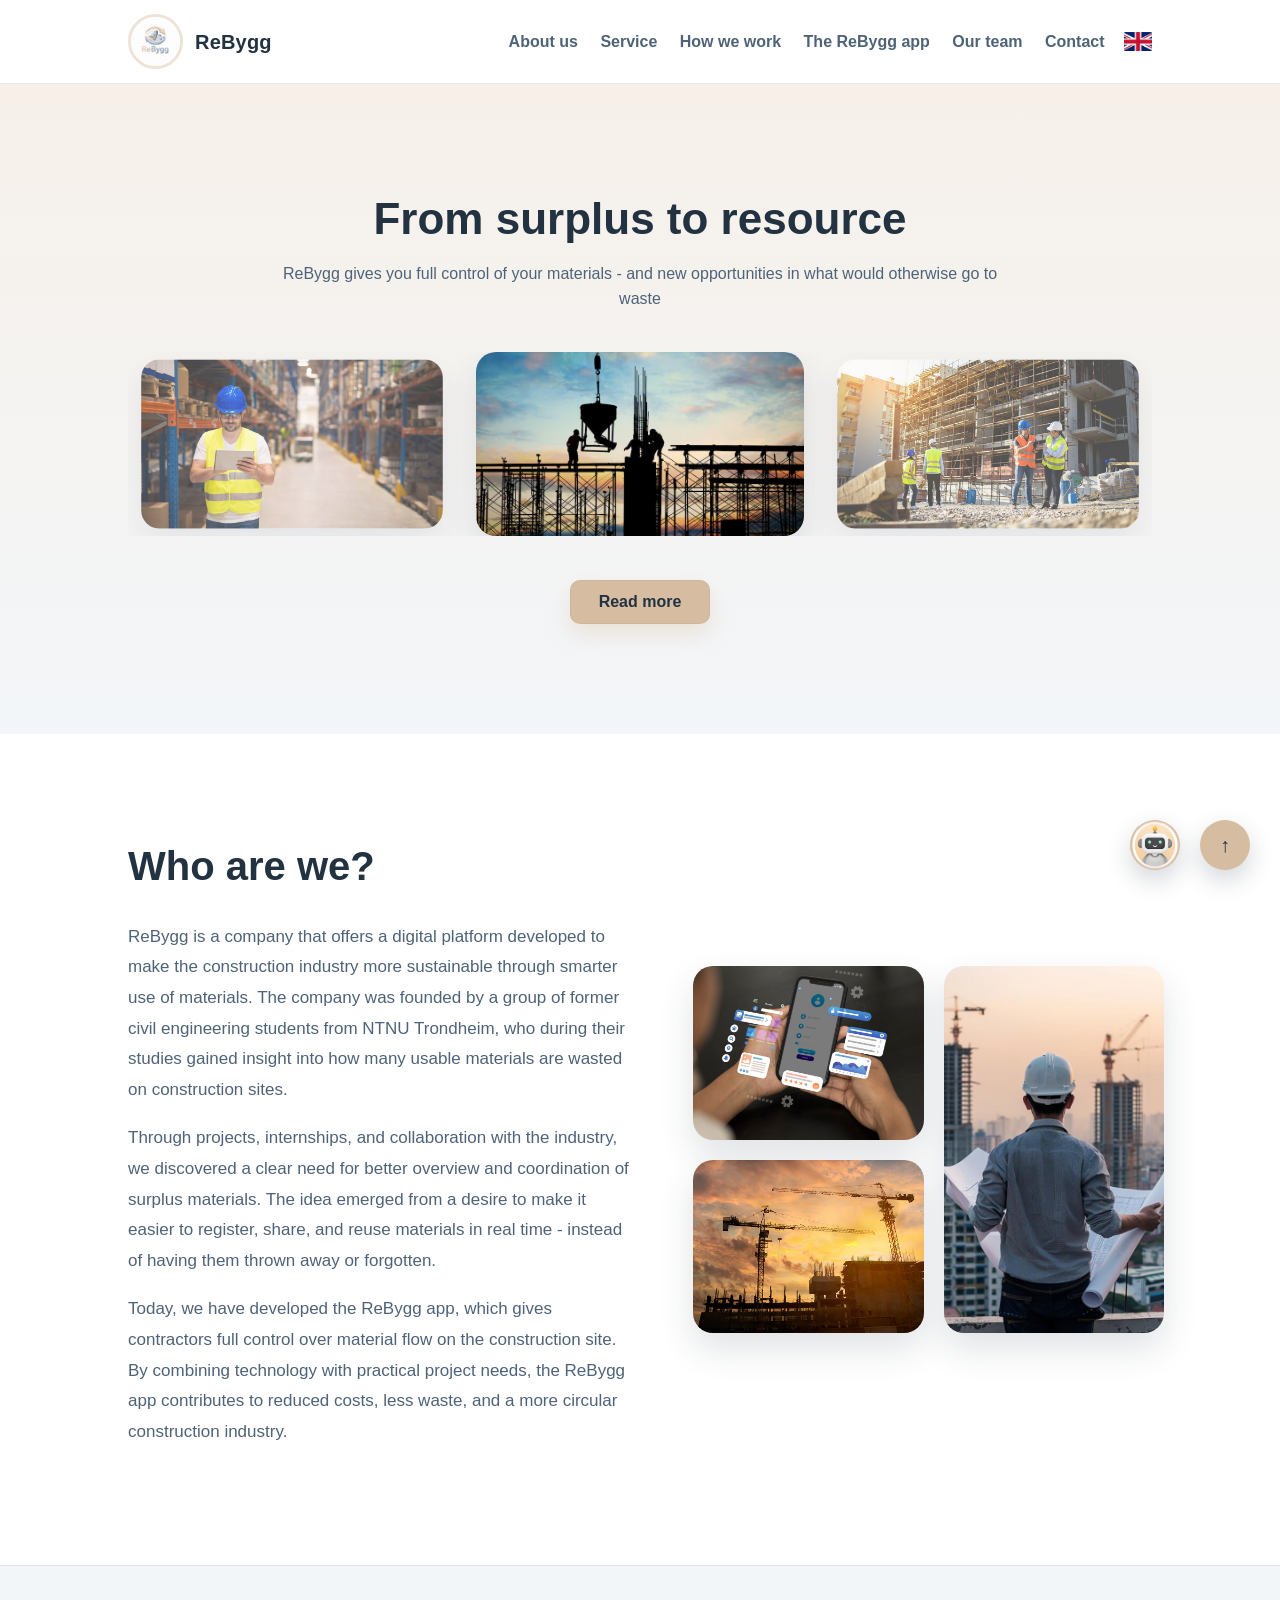
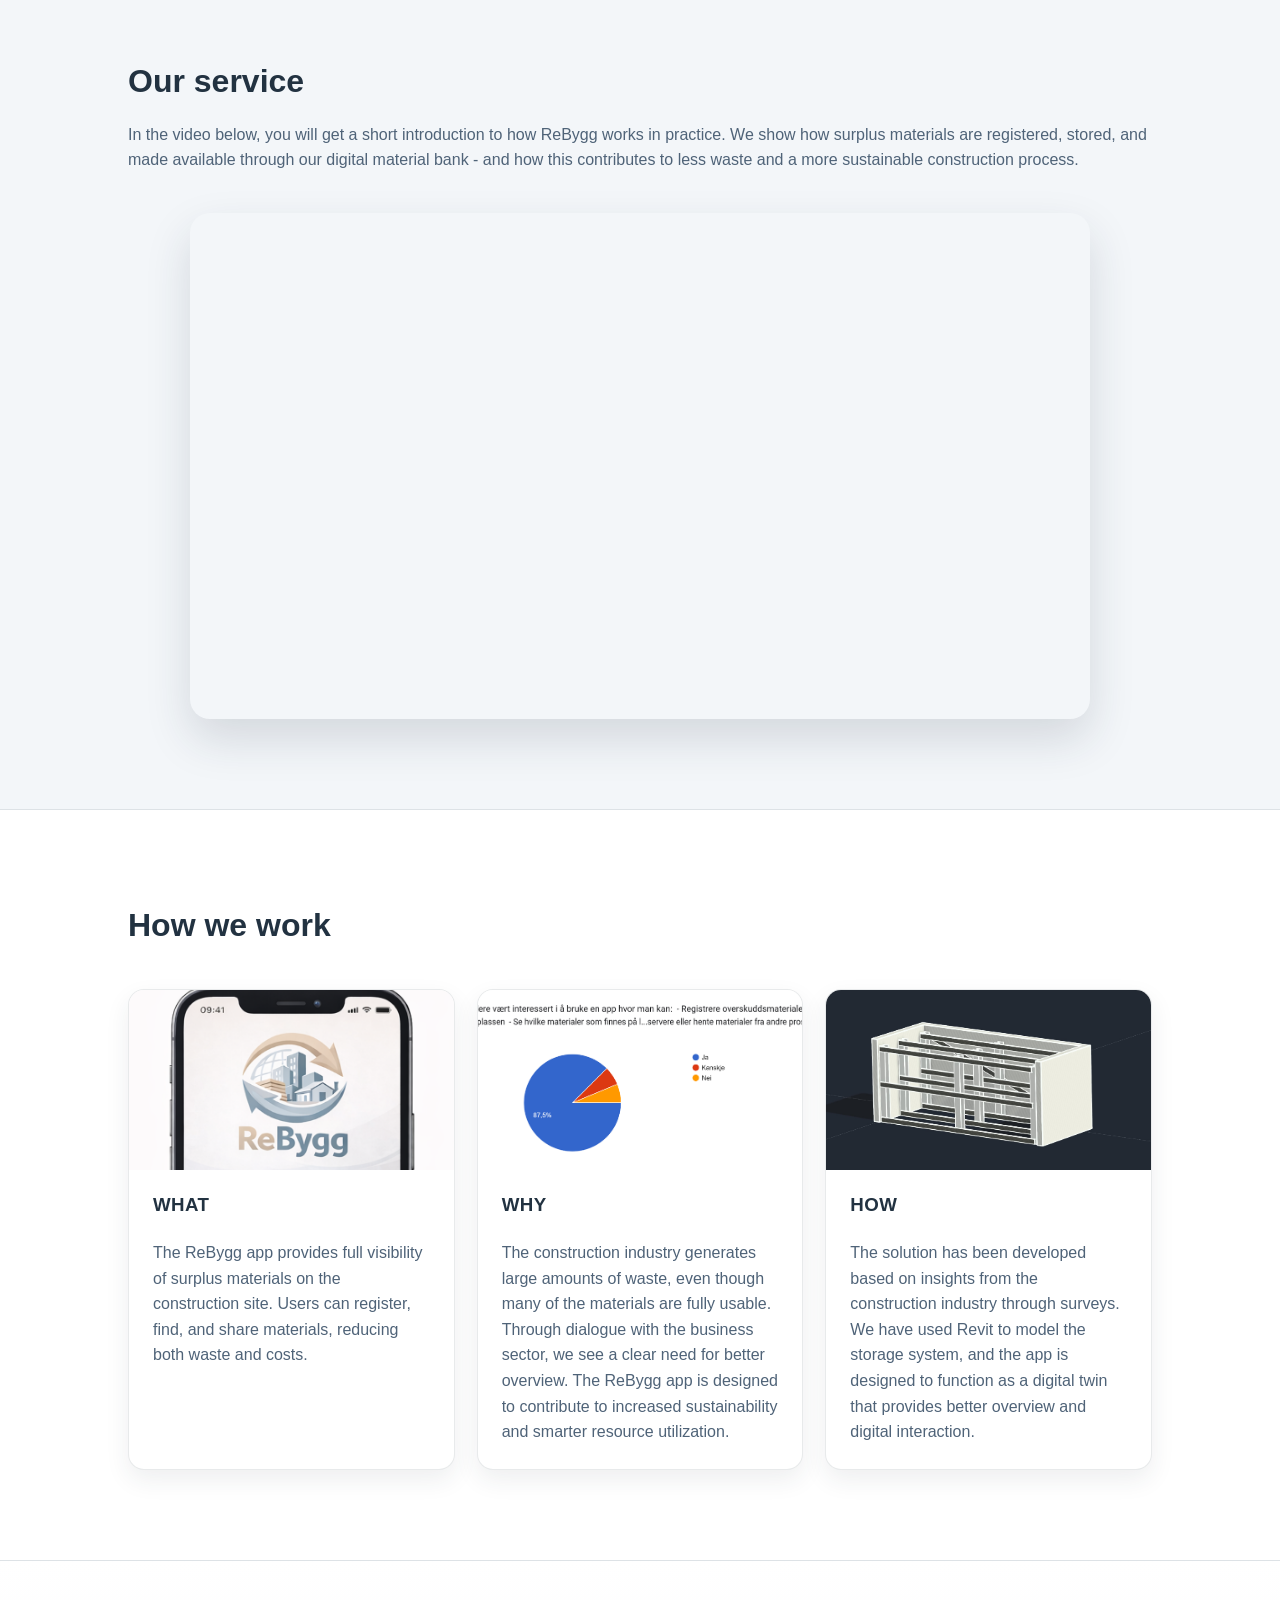
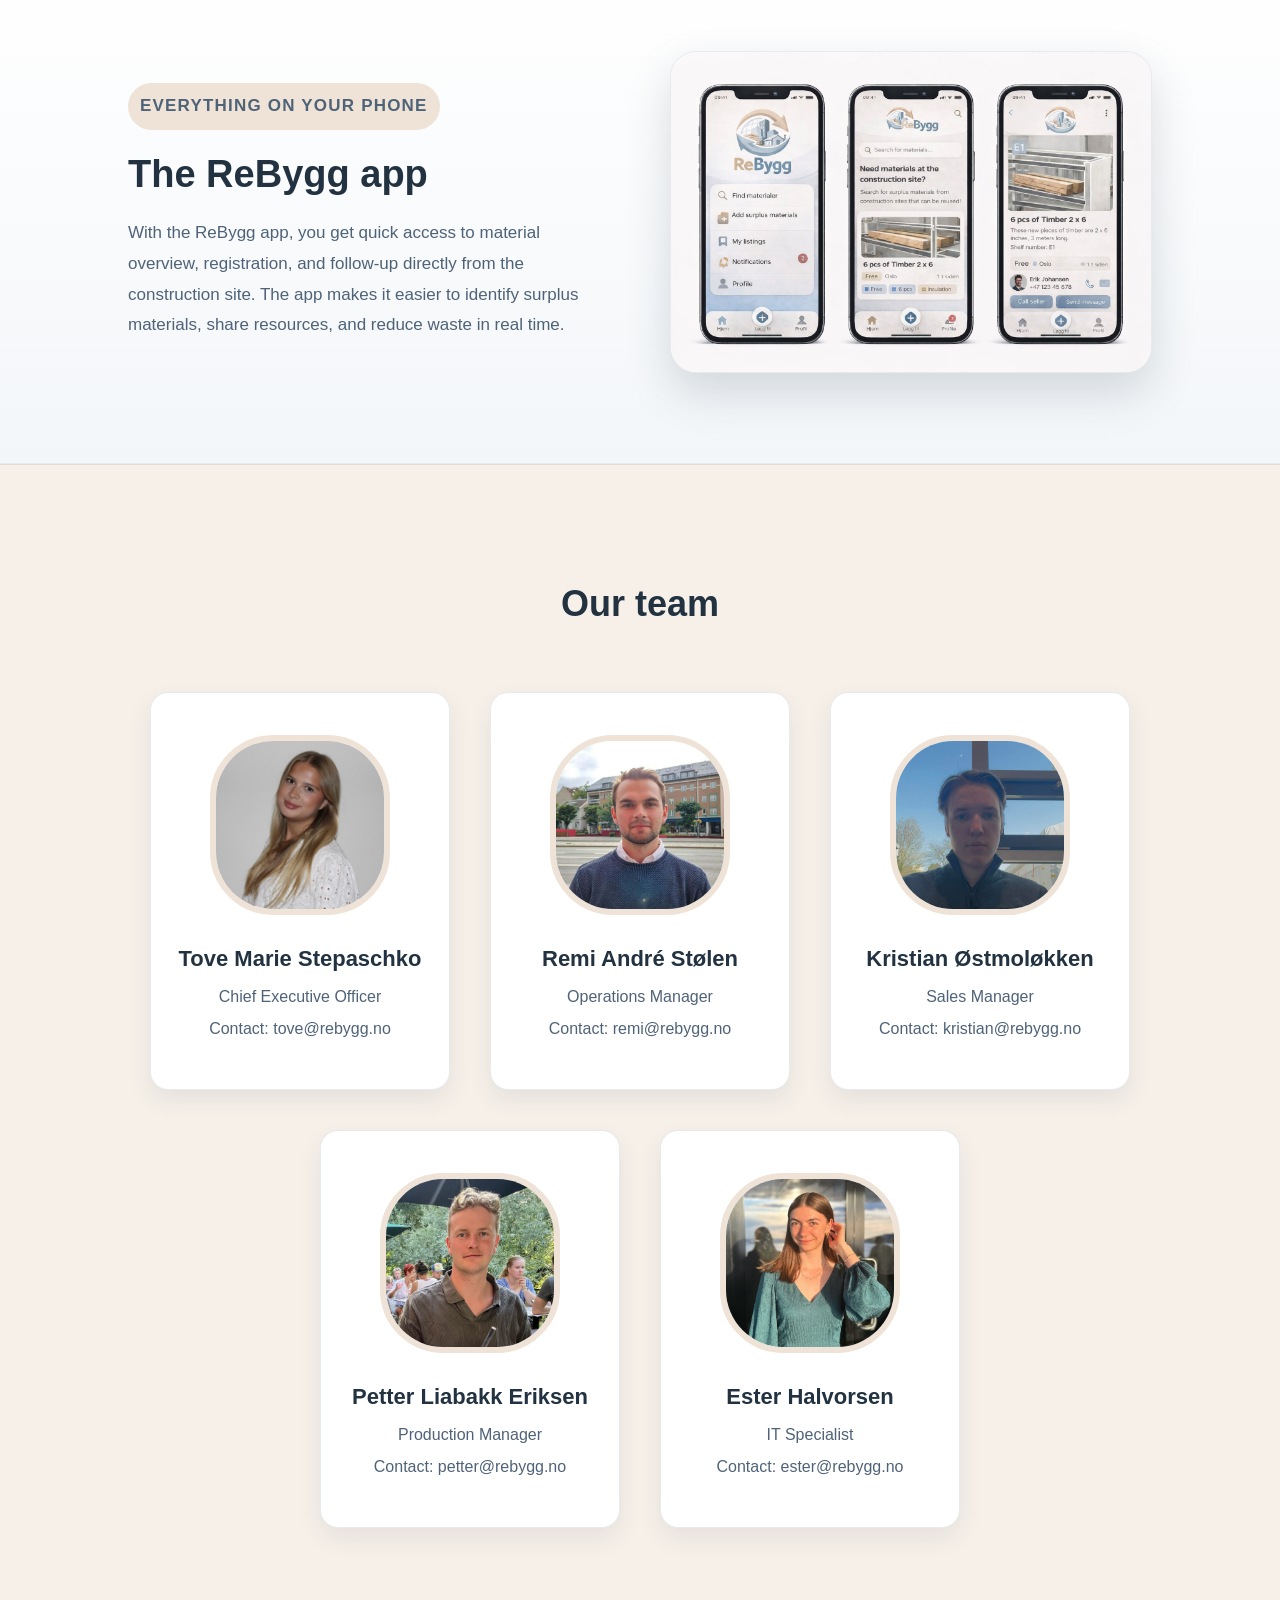
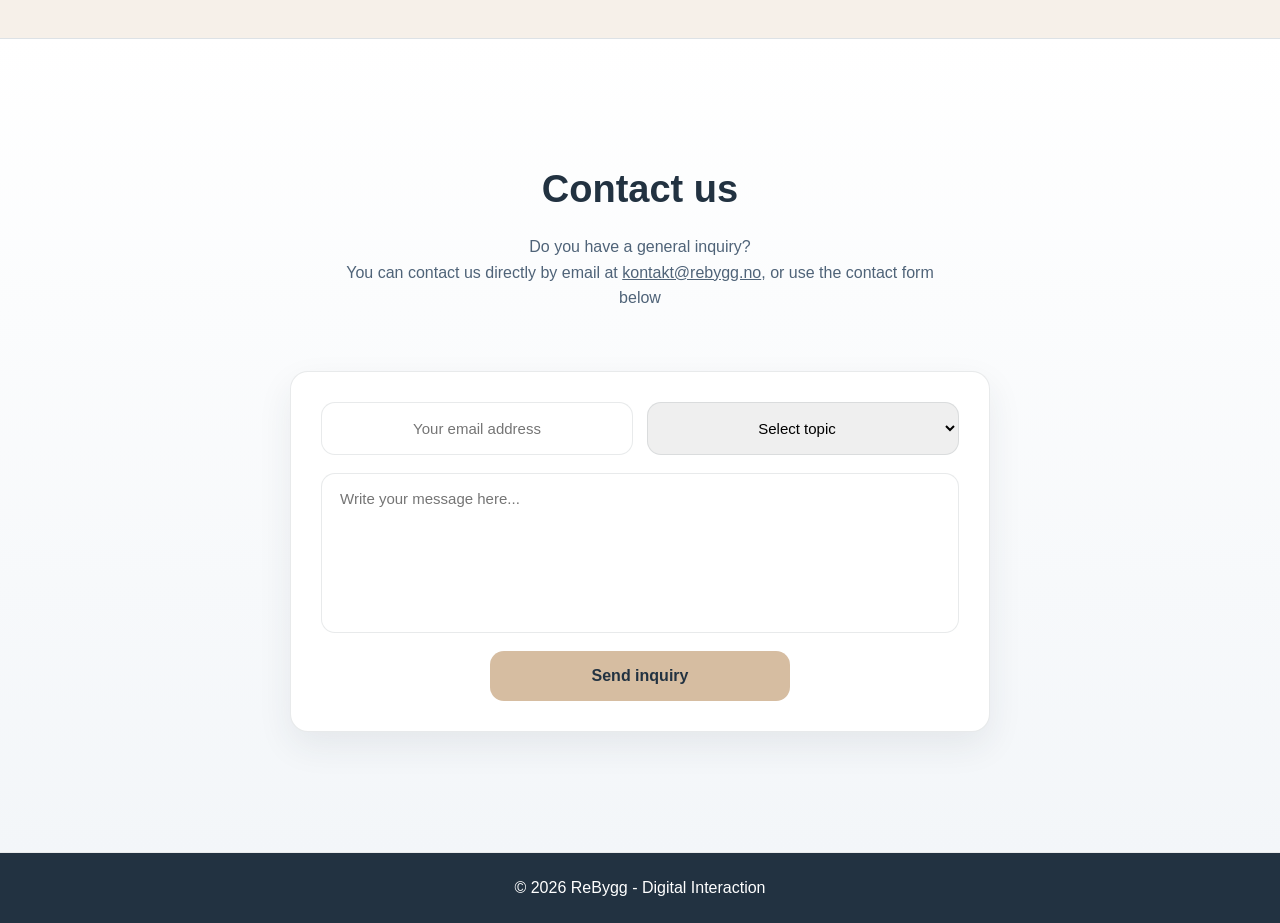
==== commit 878ff31d: "small changes" ====
--- a/indexeng.html
+++ b/indexeng.html
@@ -53,7 +53,7 @@
                     <div class="carousel-slide"><img src="bilde1.jpg" alt="Image 1"></div>
                     <div class="carousel-slide"><img src="bilde2.avif" alt="Image 2"></div>
                     <div class="carousel-slide"><img src="bilde3.jpg" alt="Image 3"></div>
-                    <div class="carousel-slide"><img src="app1.jpg" alt="Image 4"></div>
+                    <div class="carousel-slide"><img src="appeng.png" alt="Image 4"></div>
                     <div class="carousel-slide"><img src="bilde5.jpg" alt="Image 5"></div>
                     <div class="carousel-slide"><img src="bilde6.jpg" alt="Image 6"></div>
                     <div class="carousel-slide"><img src="bilde7.jpg" alt="Image 7"></div>
@@ -183,7 +183,7 @@
             </div>
 
             <div class="app-image">
-                <img src="app1.jpg" alt="View of the ReBygg app">
+                <img src="appeng.png" alt="View of the ReBygg app">
             </div>
 
         </div>
--- a/style.css
+++ b/style.css
@@ -1068,9 +1068,13 @@
     background: white;
     border: 1px solid #ccc;
     border-radius: 6px;
-    padding: 5px;
+    padding: 7px;
+
+    display: none;
     flex-direction: column;
-    gap: 5px;
+    align-items: center; /* 🔥 dette fikser midtstilling */
+    gap: 6px;
+
     z-index: 1000;
 }
 
@@ -1086,4 +1090,5 @@
 .lang-flag {
     position: relative;
     top: 4px; /* juster denne */
-}+}
+
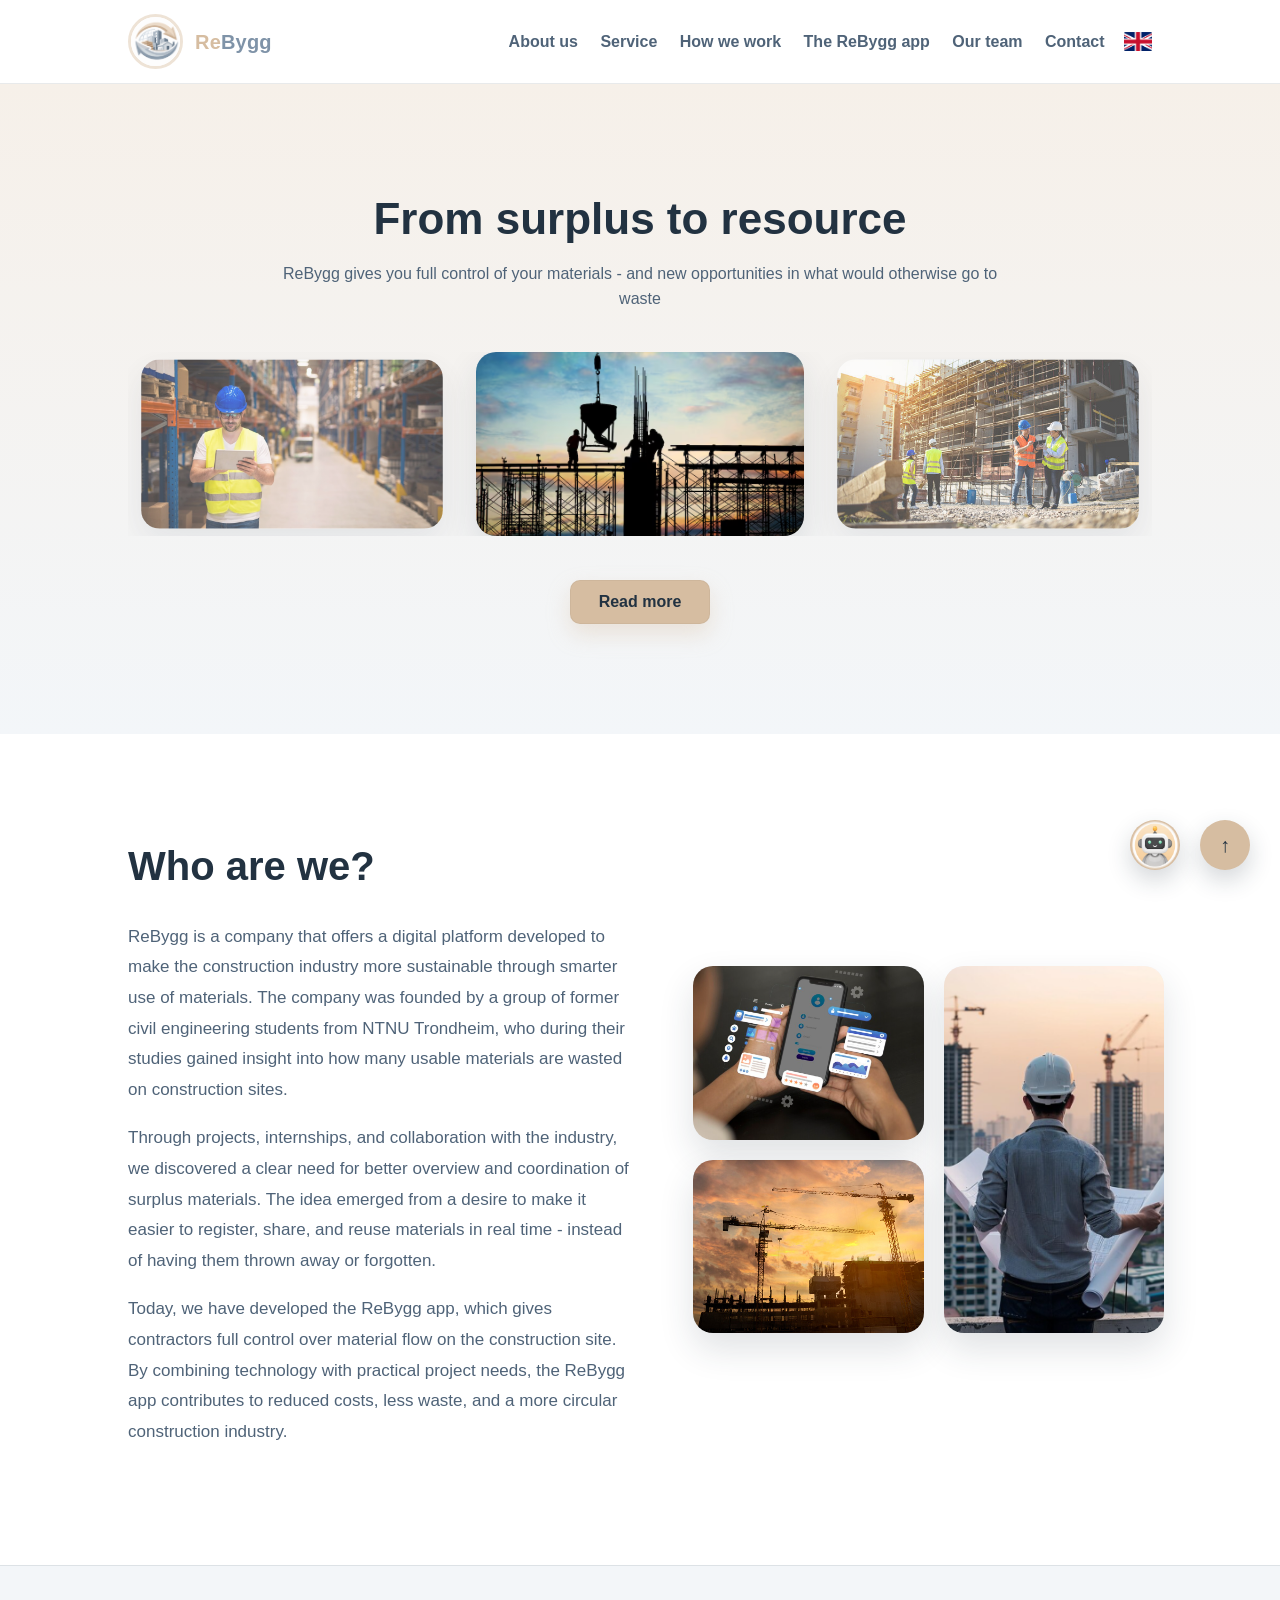
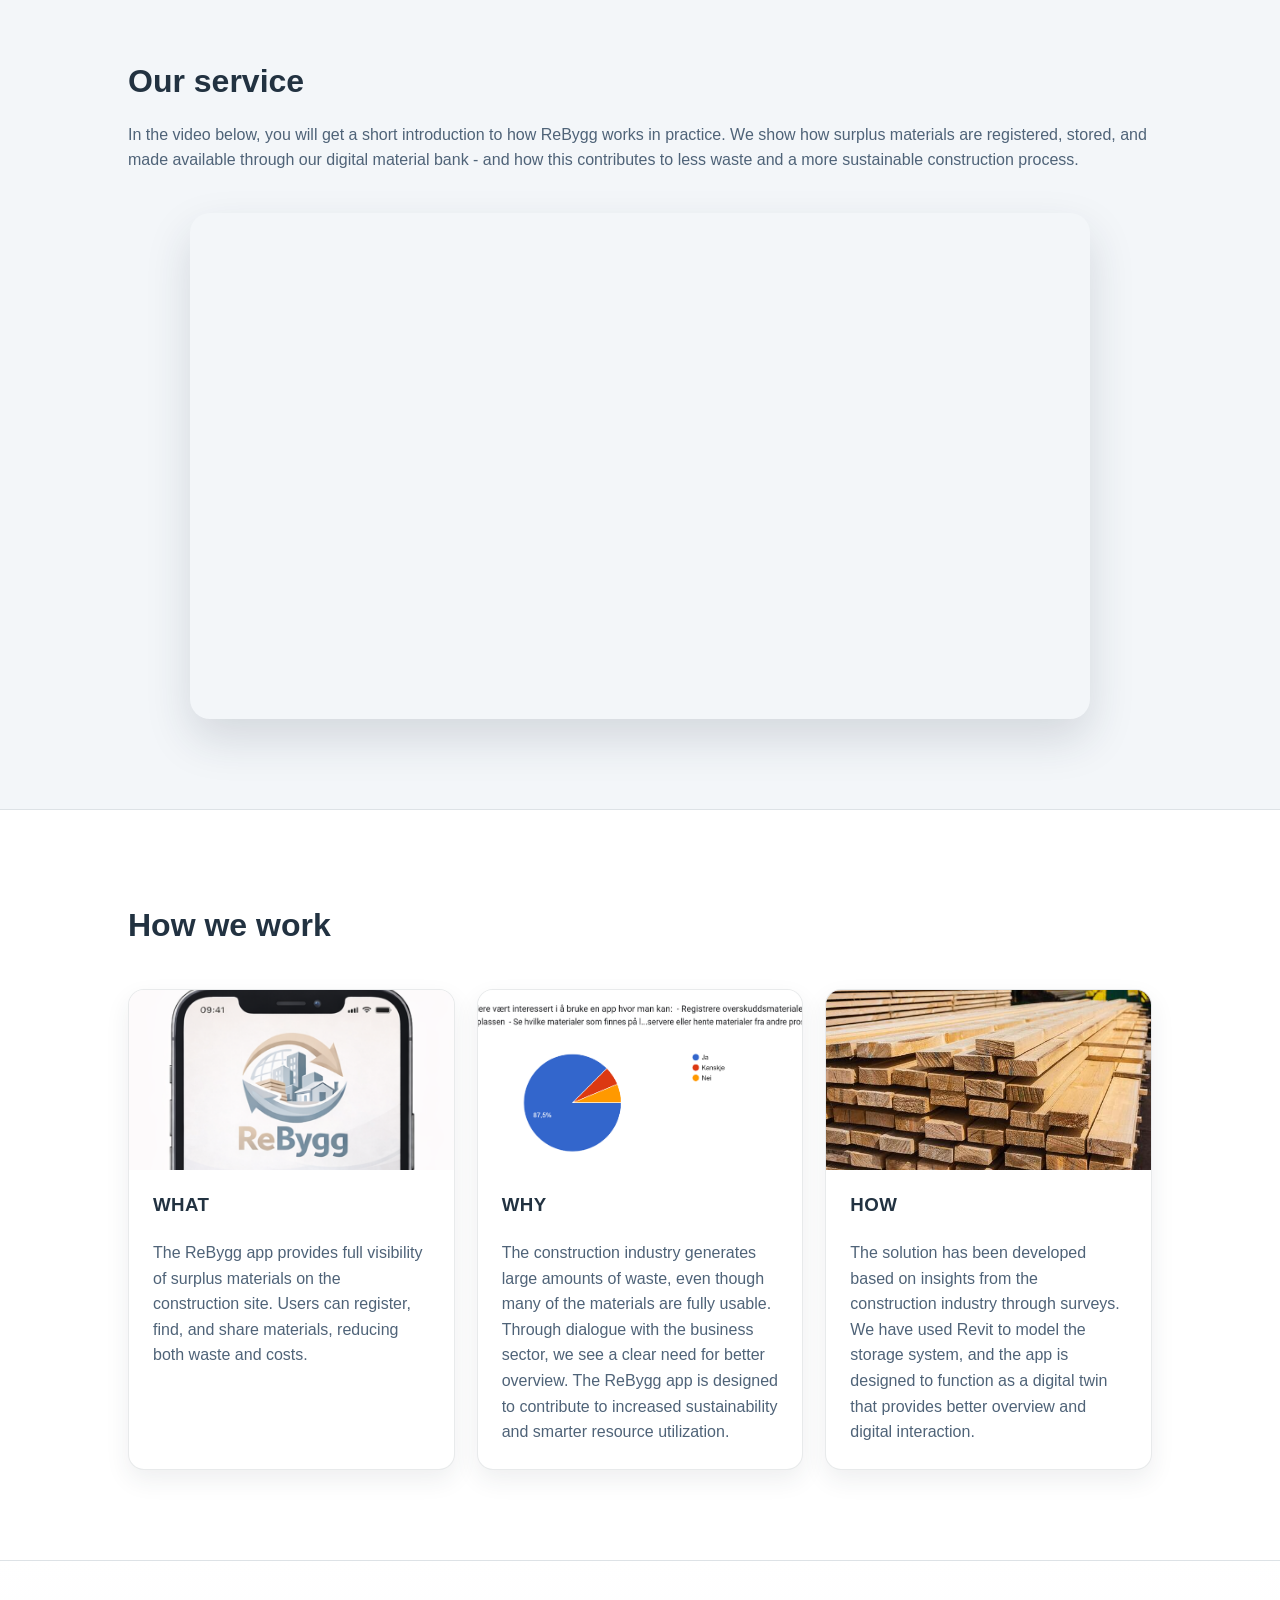
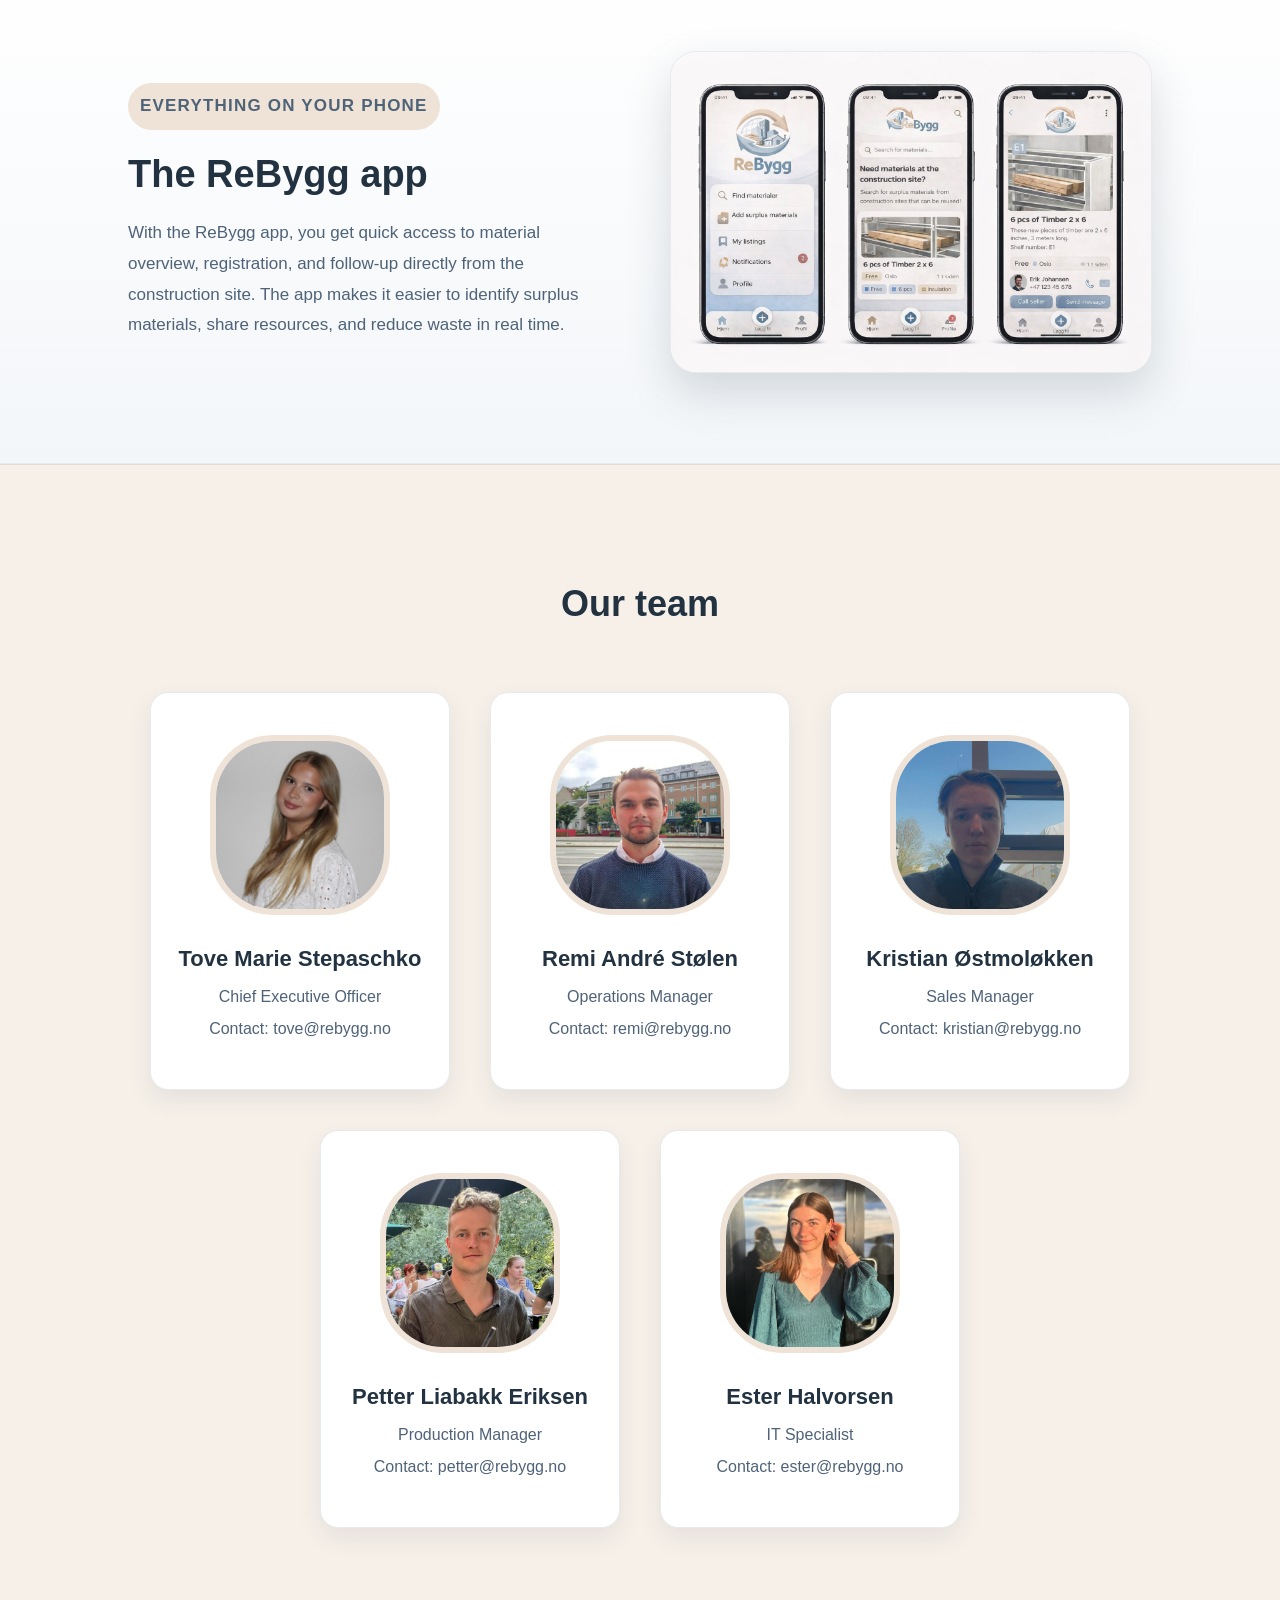
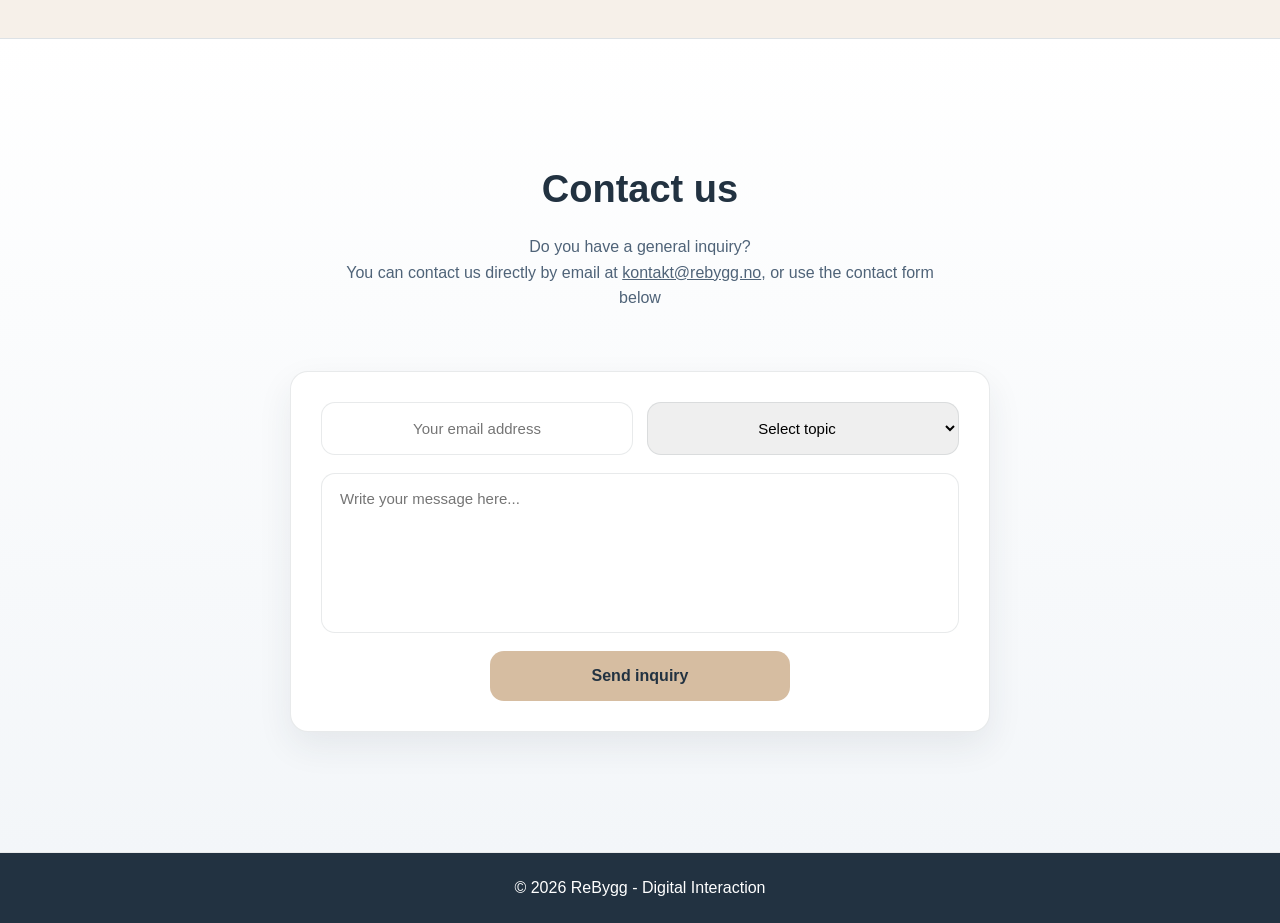
==== commit 7acd5385: "last changes" ====
--- a/indexeng.html
+++ b/indexeng.html
@@ -14,9 +14,11 @@
             
             <!-- LOGO -->
             <a href="#" class="logo">
-                <img src="logo.png" alt="ReBygg logo" class="logo-img">
-                <span class="logo-text">ReBygg</span>
-            </a>
+                <img src="logo7.PNG" alt="ReBygg logo" class="logo-img" title="Logo generated by ChatGPT">
+                <span class="logo-text">
+                    <span style="color:#d6bda1;">Re</span><span style="color:#7f93a8;">Bygg</span>
+                </span>
+            
 
             <nav>
                 <a href="#about">About us</a>
@@ -27,14 +29,14 @@
                 <a href="#contact">Contact</a>
 
                 <div class="lang-dropdown">
-                    <img src="england1.png" alt="English" id="selectedFlag" class="lang-flag">
+                    <img src="england1.png" alt="English" id="selectedFlag" class="lang-flag" title="Image sourced from: uxwing.com">
 
                     <div class="lang-menu" id="langMenu">
                         <a href="index.html">
-                            <img src="norge.png" alt="Norwegian" class="lang-option">
+                            <img src="norge.png" alt="Norwegian" class="lang-option" title="Image sourced from: snl.no">
                         </a>
                         <a href="indexeng.html">
-                            <img src="england1.png" alt="English" class="lang-option">
+                            <img src="england1.png" alt="English" class="lang-option" title="Image sourced from: uxwing.com">
                         </a>
                     </div>
                 </div>
@@ -50,16 +52,16 @@
             
            <div class="carousel">
                 <div class="carousel-track">
-                    <div class="carousel-slide"><img src="bilde1.jpg" alt="Image 1"></div>
-                    <div class="carousel-slide"><img src="bilde2.avif" alt="Image 2"></div>
-                    <div class="carousel-slide"><img src="bilde3.jpg" alt="Image 3"></div>
-                    <div class="carousel-slide"><img src="appeng.png" alt="Image 4"></div>
-                    <div class="carousel-slide"><img src="bilde5.jpg" alt="Image 5"></div>
-                    <div class="carousel-slide"><img src="bilde6.jpg" alt="Image 6"></div>
-                    <div class="carousel-slide"><img src="bilde7.jpg" alt="Image 7"></div>
-                    <div class="carousel-slide"><img src="bilde8.jpg" alt="Image 8"></div>
-                    <div class="carousel-slide"><img src="bilde9.jpg" alt="Image 9"></div>
-                    <div class="carousel-slide"><img src="bilde10.png" alt="Image 10"></div>
+                    <div class="carousel-slide"><img src="bilde1.jpg" alt="Image 1" title="Image sourced from: istockphoto.com"></div>
+                    <div class="carousel-slide"><img src="bilde2.avif" alt="Image 2" title="Image sourced from: istockphoto.com"></div>
+                    <div class="carousel-slide"><img src="bilde3.jpg" alt="Image 3" title="Image sourced from: istockphoto.com"></div>
+                    <div class="carousel-slide"><img src="appeng.png" alt="Image 4" title="Image generated by ChatGPT"></div>
+                    <div class="carousel-slide"><img src="bilde5.jpg" alt="Image 5" title="Image sourced from: stock.adobe.com"></div>
+                    <div class="carousel-slide"><img src="bilde6.jpg" alt="Image 6" title="Screenshot of self-made model in Revit"></div>
+                    <div class="carousel-slide"><img src="bilde7.jpg" alt="Image 7" title="Image sourced from: istockphoto.com"></div>
+                    <div class="carousel-slide"><img src="bilde8.jpg" alt="Image 8" title="Image sourced from: istockphoto.com"></div>
+                    <div class="carousel-slide"><img src="bilde9.jpg" alt="Image 9" title="Image sourced from: dailymail.co.uk"></div>
+                    <div class="carousel-slide"><img src="bilde10.png" alt="Image 10" title="Image sourced from: unsplash.com"></div>
                 </div>
             </div>
 
@@ -91,15 +93,15 @@
 
             <div class="about-images">
                 <div class="about-img about-img-1">
-                    <img src="hvemervi1.png" alt="ReBygg project image 1">
+                    <img src="hvemervi1.png" alt="ReBygg project image 1" title="Image sourced from: freepik.com">
                 </div>
 
                 <div class="about-img about-img-2">
-                    <img src="hvemervi5.jpg" alt="ReBygg project image 2">
+                    <img src="hvemervi5.jpg" alt="ReBygg project image 2" title="Image sourced from: istockphoto.com">
                 </div>
 
                 <div class="about-img about-img-3">
-                    <img src="hvemervi3.png" alt="ReBygg project image 3">
+                    <img src="hvemervi3.png" alt="ReBygg project image 3" title="Image generated by deepai.org">
                 </div>
             </div>
 
@@ -117,7 +119,7 @@
             <div class="video-wrapper">
                 <iframe 
                     src="https://share.synthesia.io/embeds/videos/f4ac01fc-5abe-4761-a72e-0e3196ae1e1c"
-                    title="ReBygg presentation"
+                    title="Video generated by Synthesia"
                     frameborder="0"
                     allowfullscreen>
                 </iframe>
@@ -133,7 +135,7 @@
 
                 <div class="card process-card">
                     <div class="card-img">
-                        <img src="litenapp.png" alt="Sustainability and material waste">
+                        <img src="litenapp.png" alt="Sustainability and material waste" title="Image generated by ChatGPT">
                     </div>
                     <h3>WHAT</h3>
                     <p>
@@ -144,7 +146,7 @@
 
                 <div class="card process-card">
                     <div class="card-img">
-                        <img src="undersokelse.png" alt="Revit and BIM model">
+                        <img src="undersokelse.png" alt="Revit and BIM model" title="Screenshot of survey conducted through Google Forms">
                     </div>
                     <h3>WHY</h3>
                     <p>
@@ -156,7 +158,7 @@
 
                 <div class="card process-card">
                     <div class="card-img">
-                        <img src="revit.jpg" alt="ReBygg app">
+                        <img src="bilde7.jpg" alt="ReBygg app" title="Screenshot of self-made model in Revit">
                     </div>
                     <h3>HOW</h3>
                     <p>
@@ -183,7 +185,7 @@
             </div>
 
             <div class="app-image">
-                <img src="appeng.png" alt="View of the ReBygg app">
+                <img src="appeng.png" alt="View of the ReBygg app" title="Image generated by ChatGPT">
             </div>
 
         </div>
@@ -287,7 +289,7 @@
     </footer>
 
     <button id="chatBtn" class="chat-btn">
-        <img src="chatbot3.png" alt="Chat">
+        <img src="chatbot3.png" alt="Chat" title="Image generated by ChatGPT">
     </button>
 
     <div id="chatBox" class="chat-box">
